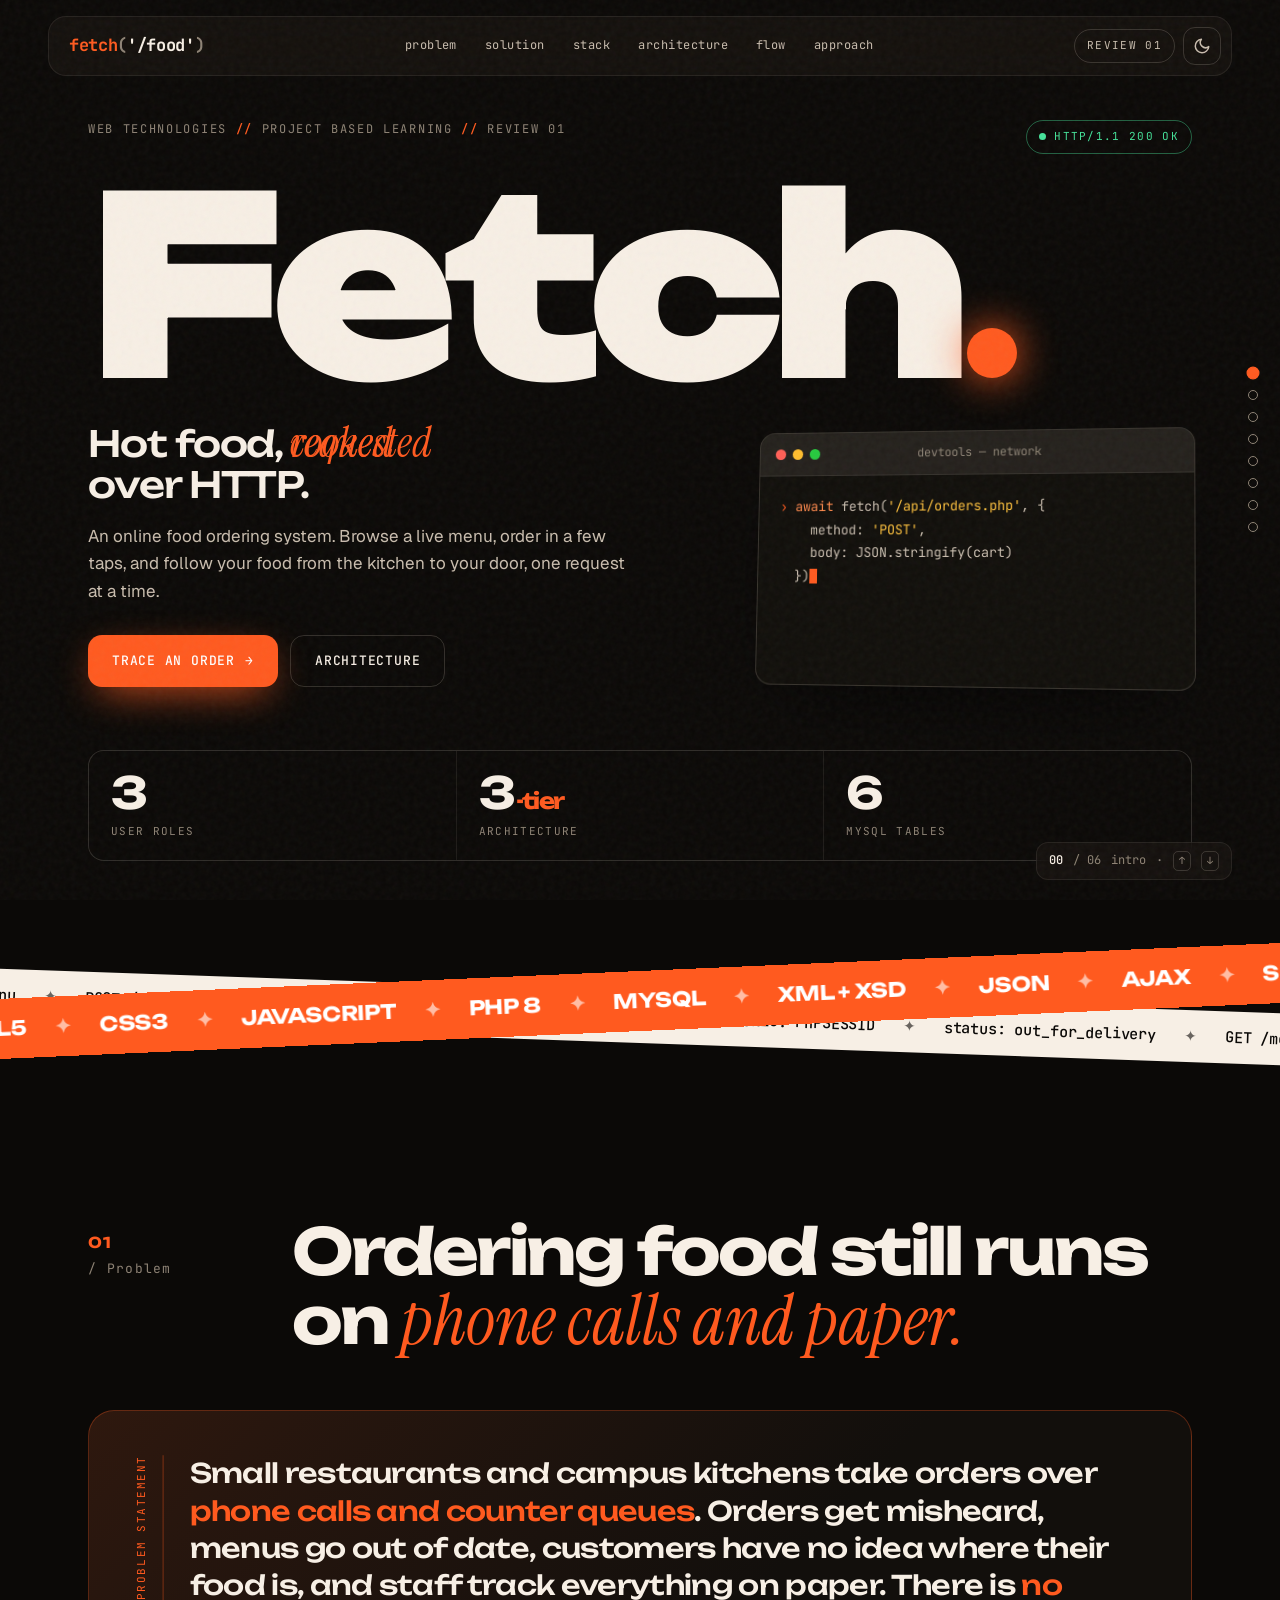
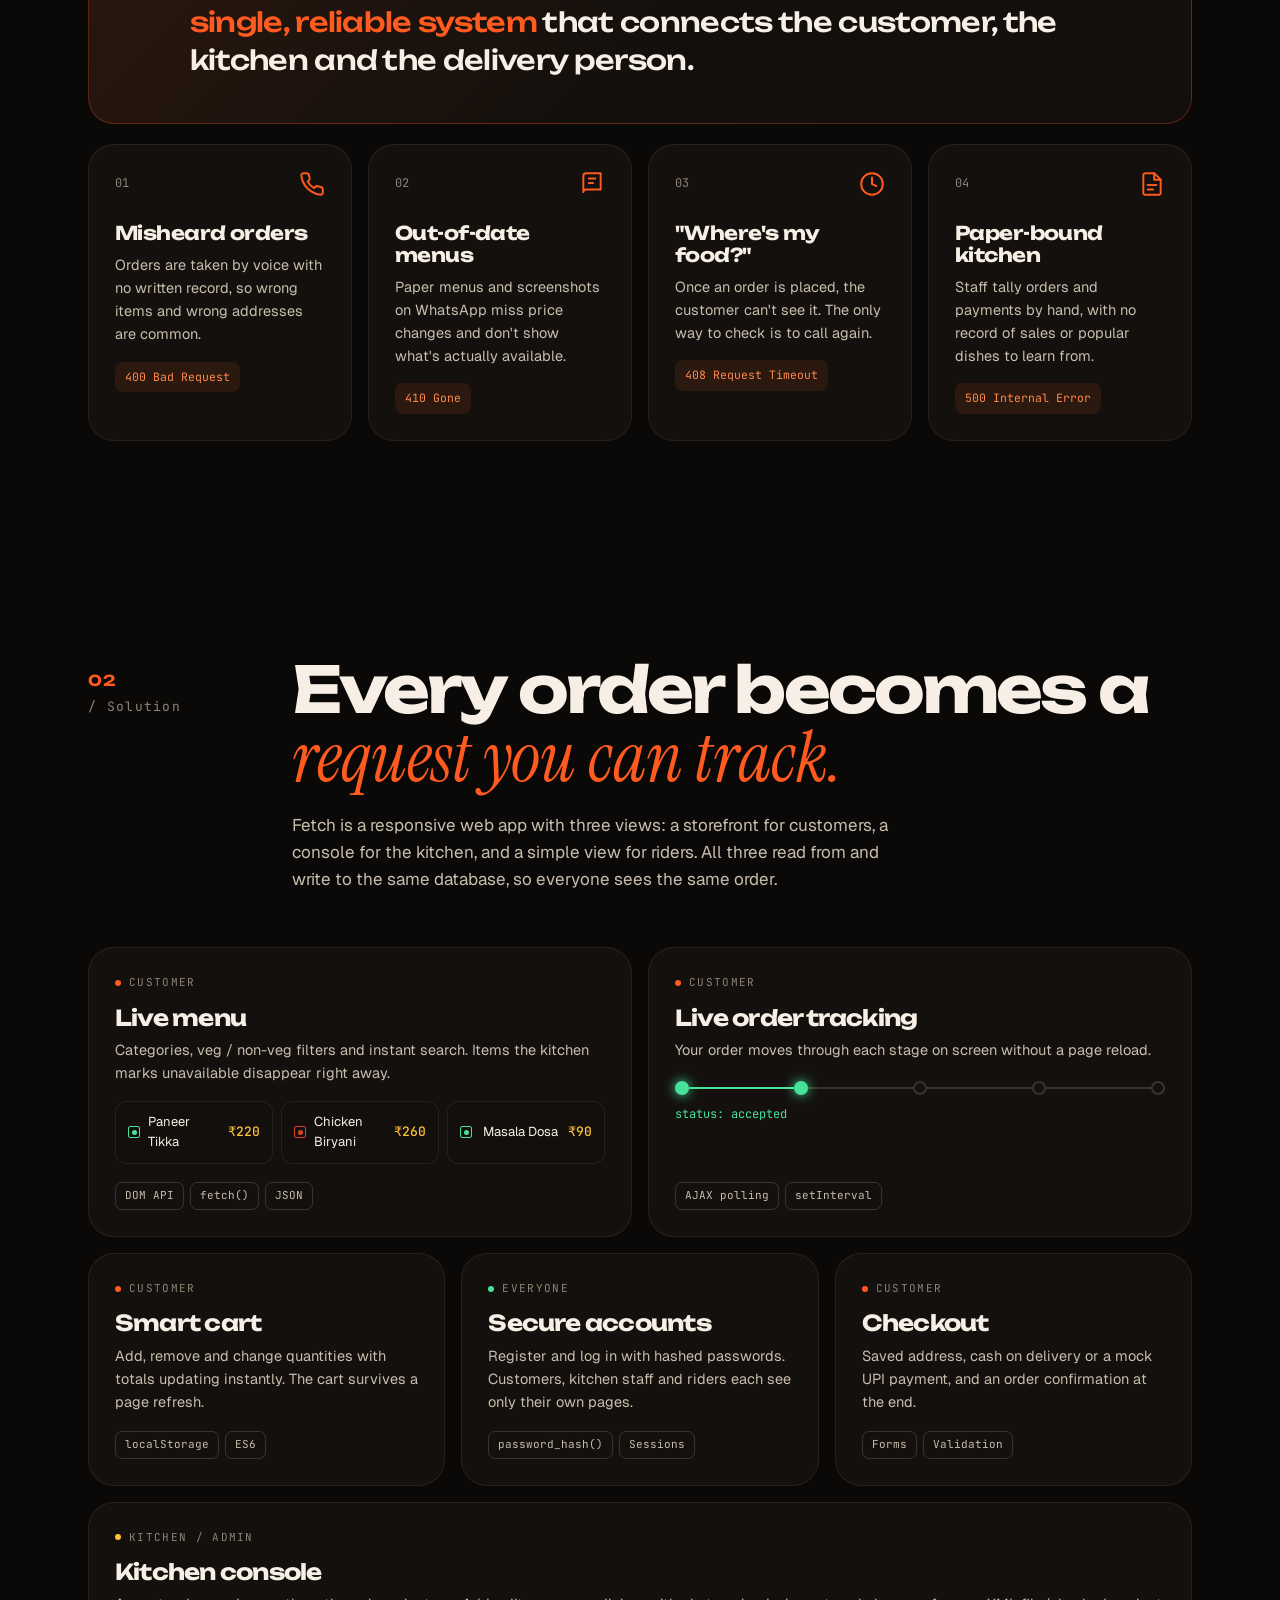
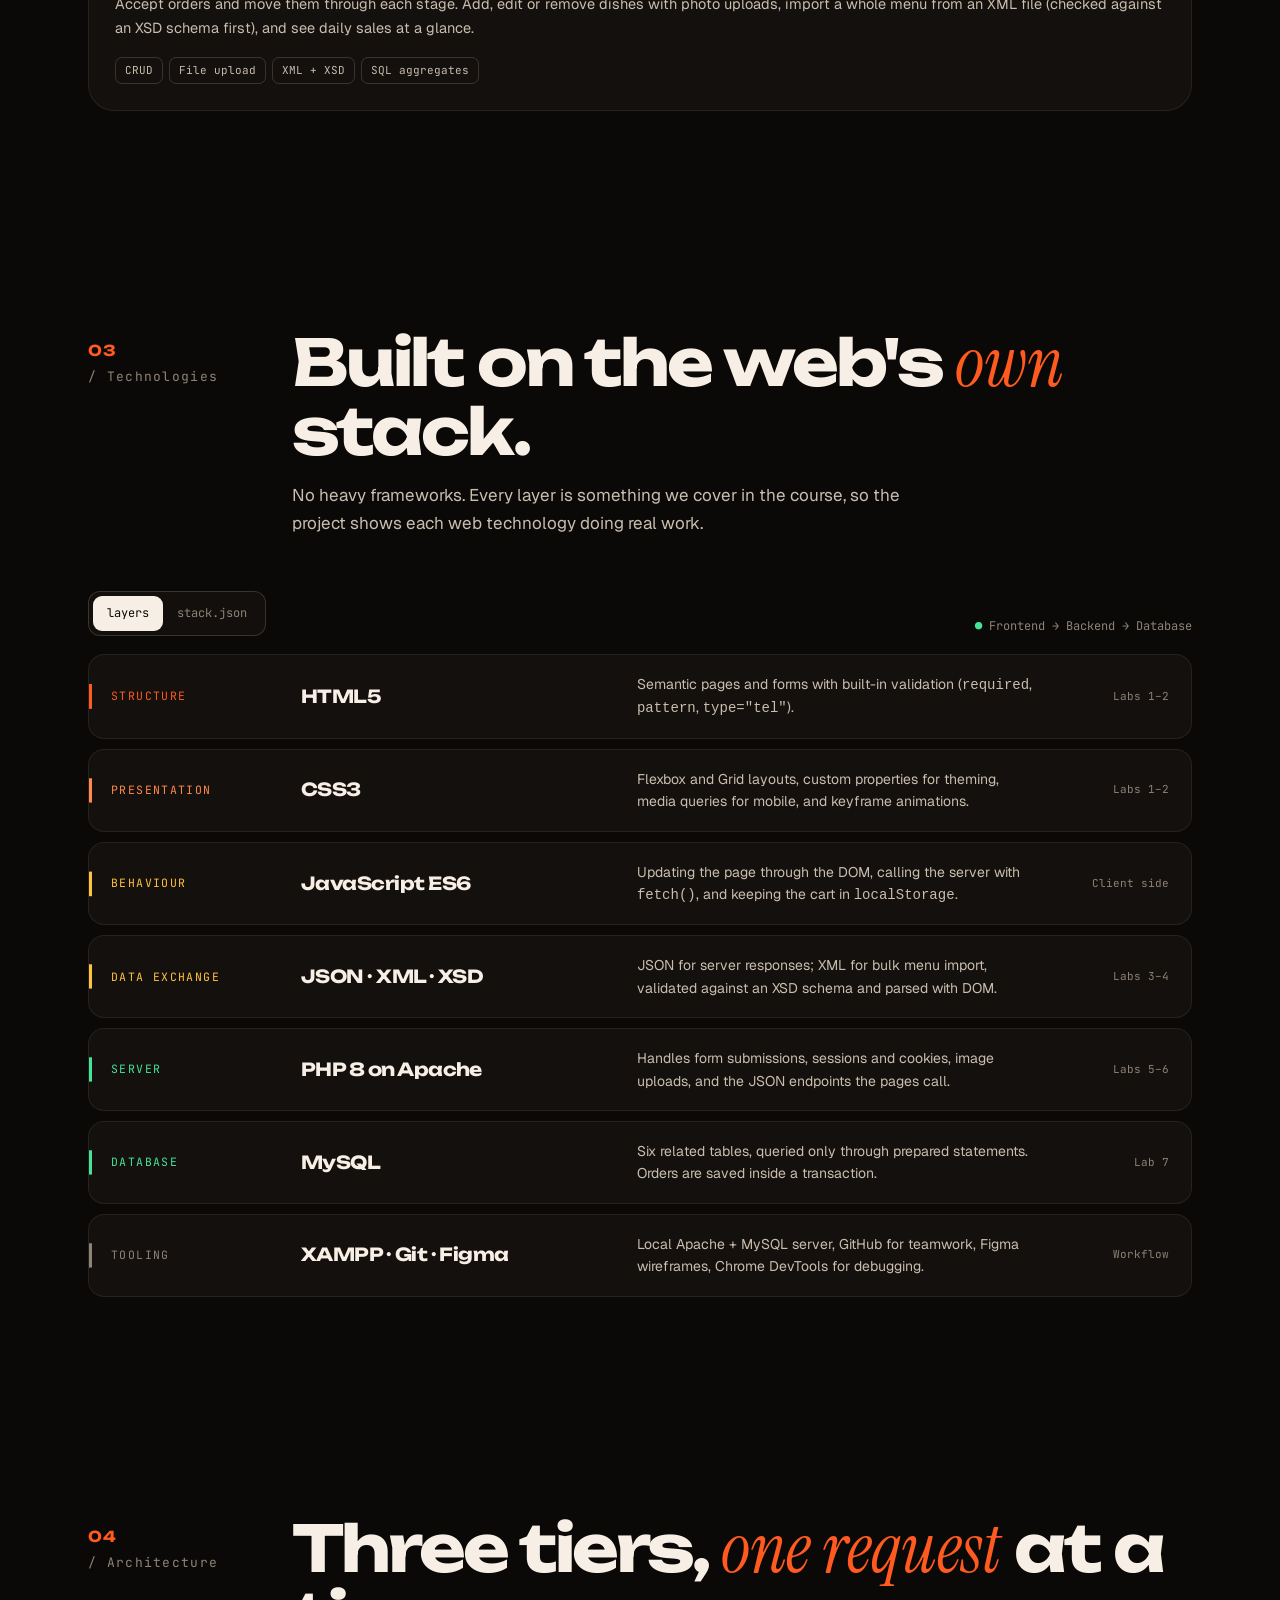
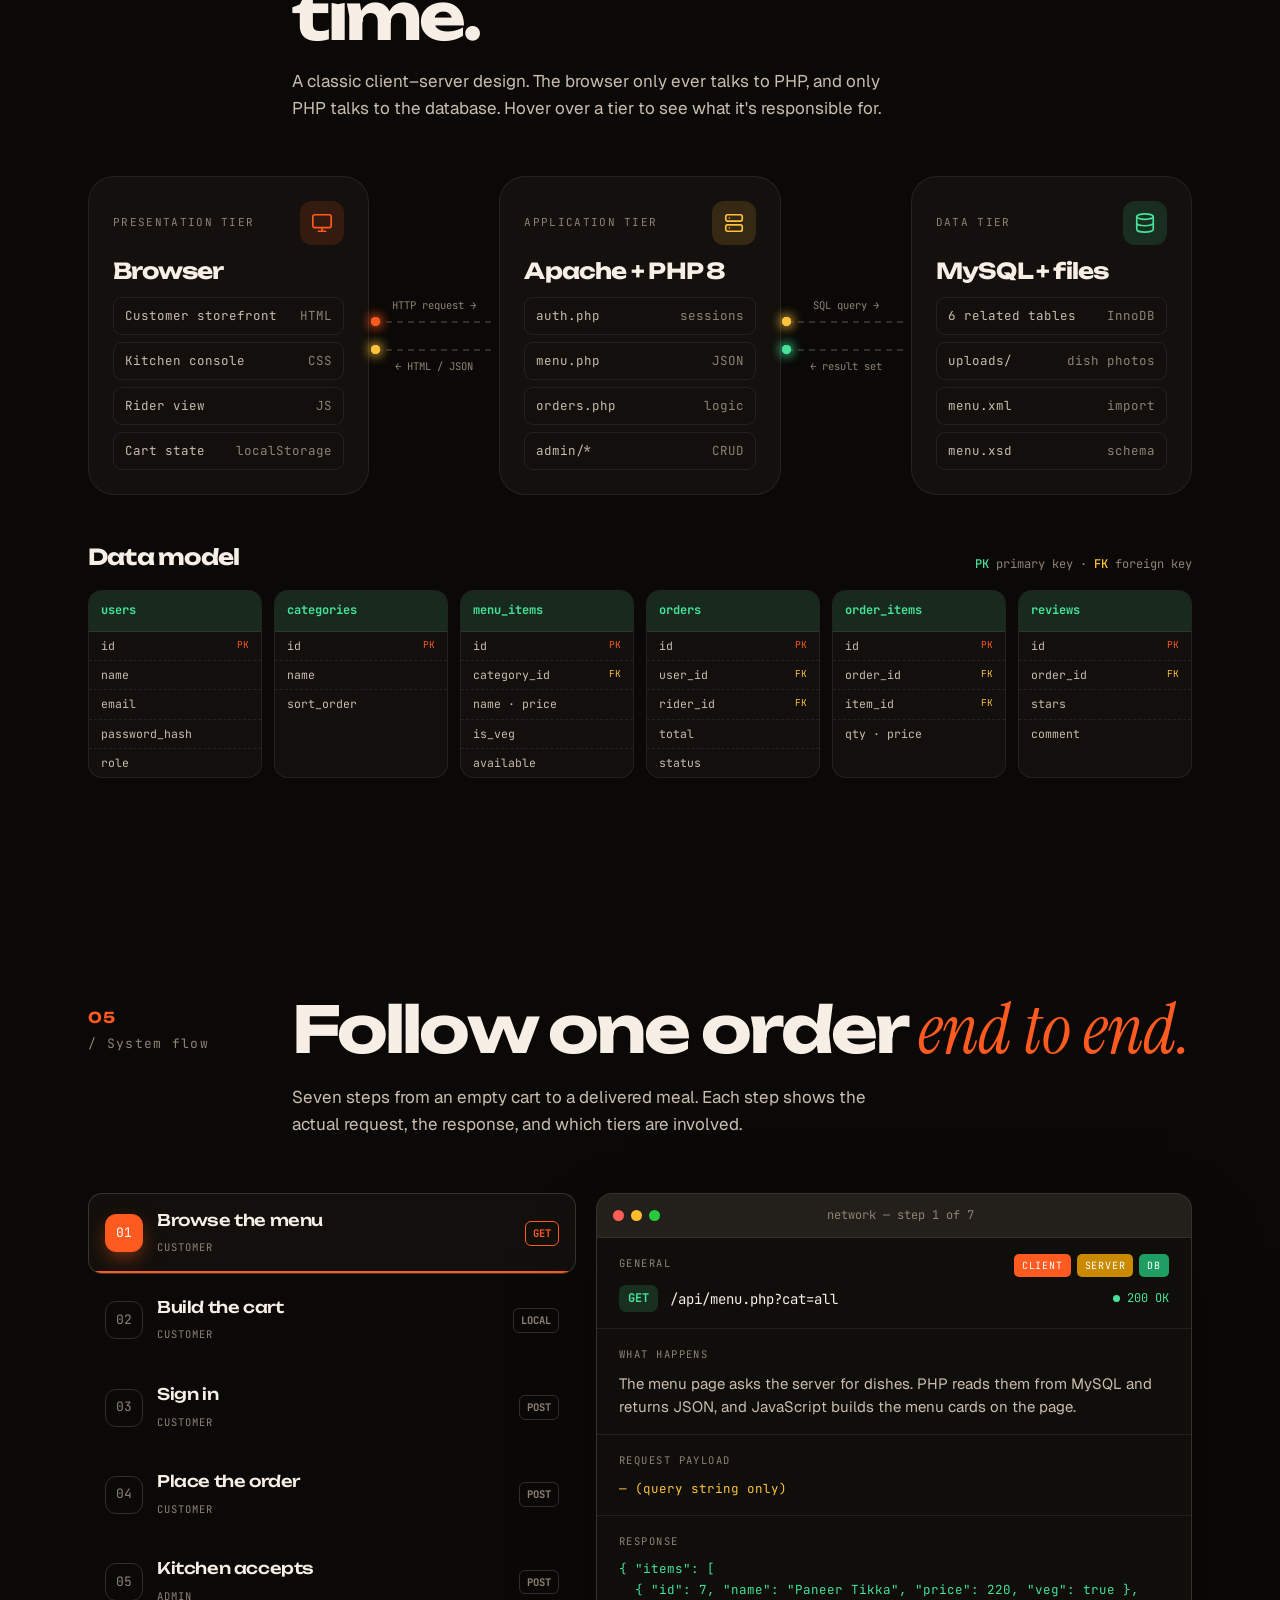
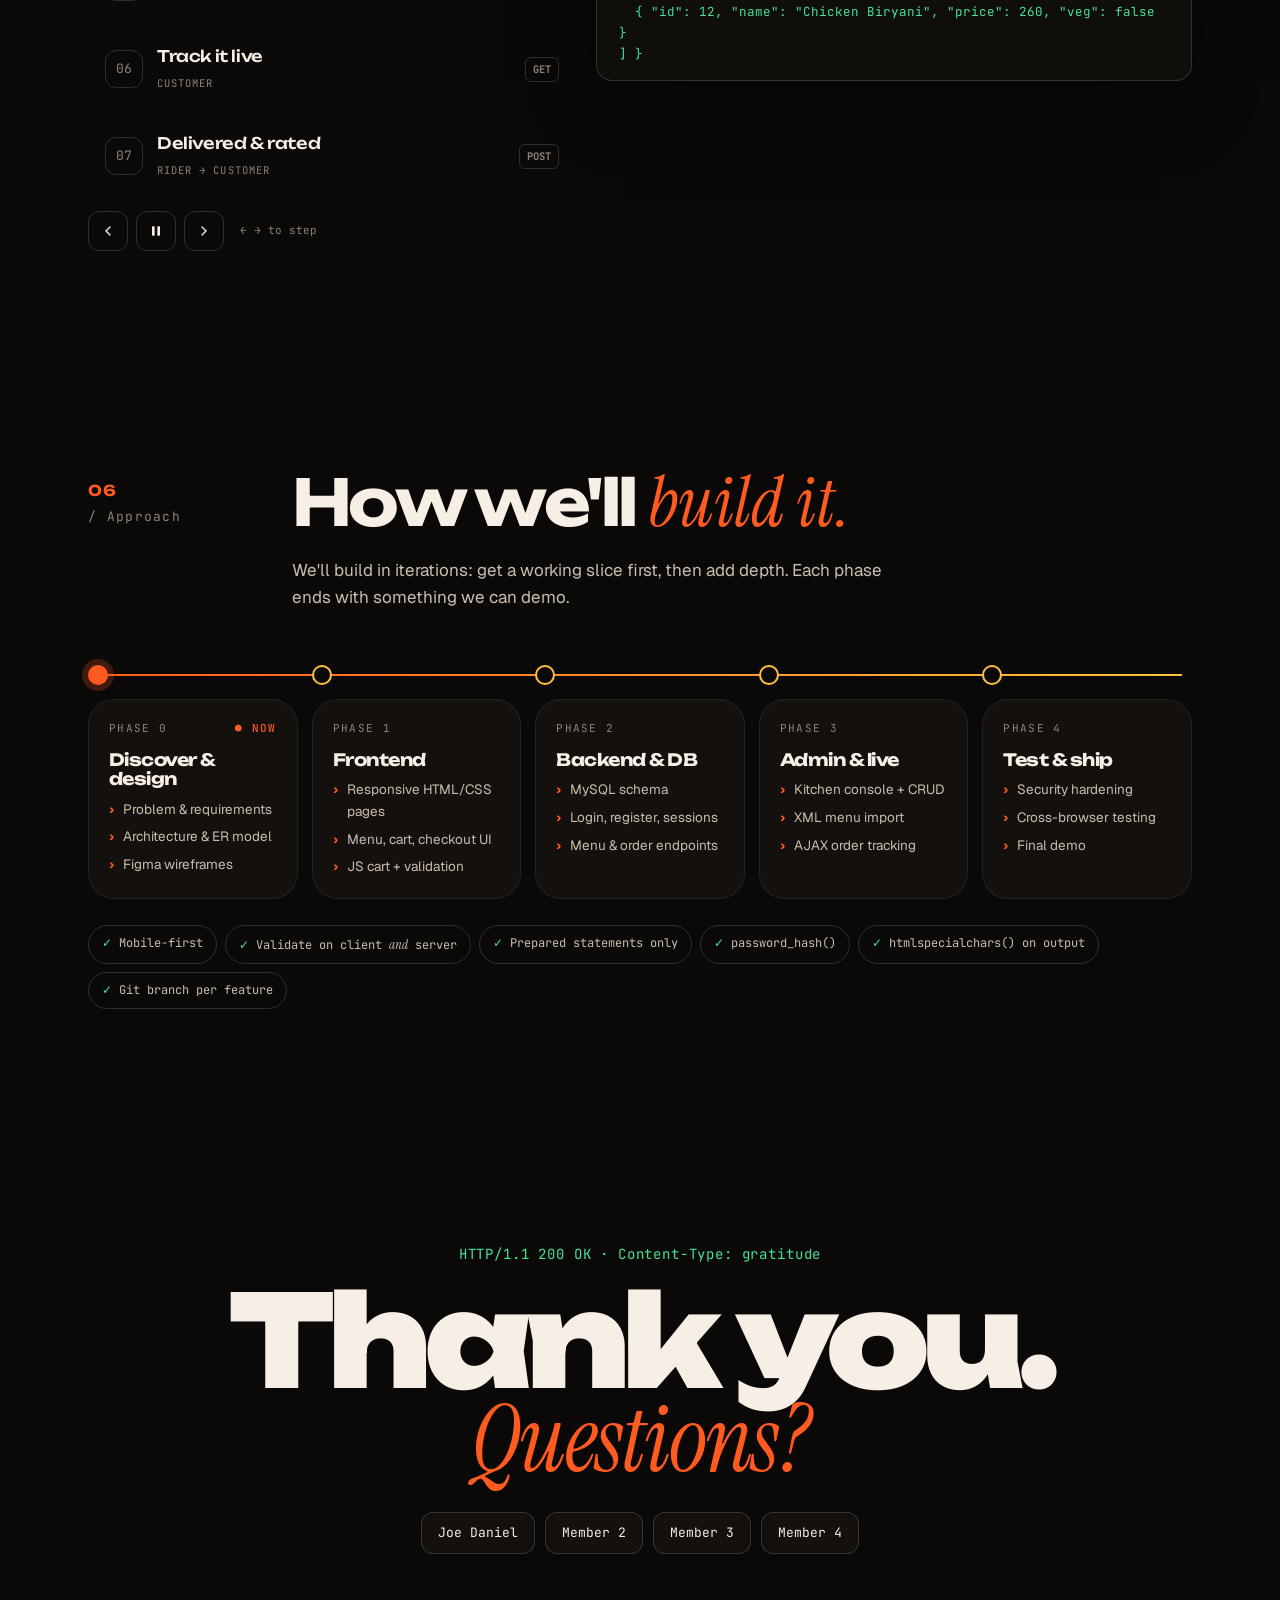
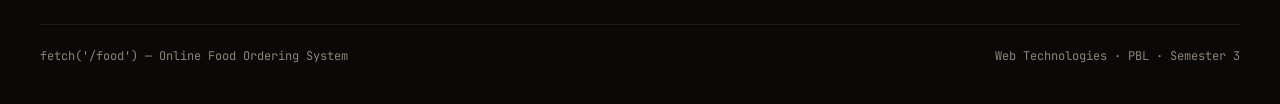
==== index.html @ 3940f9fc "Fetch — online food ordering system (Web Technologies PBL) Review 1 presentation page plus the full " ====
<!DOCTYPE html>
<html lang="en" data-theme="dark">
<head>
<meta charset="UTF-8">
<meta name="viewport" content="width=device-width, initial-scale=1.0">
<title>Fetch — Online Food Ordering</title>
<meta name="description" content="Fetch — an online food ordering system. Web Technologies PBL, Review 01.">
<link rel="preconnect" href="https://fonts.googleapis.com">
<link rel="preconnect" href="https://fonts.gstatic.com" crossorigin>
<link href="https://fonts.googleapis.com/css2?family=Unbounded:wght@500;700;900&family=Instrument+Serif:ital@0;1&family=Geist:wght@300;400;500;600&family=JetBrains+Mono:wght@400;500;700&display=swap" rel="stylesheet">
<link rel="icon" href="data:image/svg+xml,%3Csvg xmlns='http://www.w3.org/2000/svg' viewBox='0 0 32 32'%3E%3Crect width='32' height='32' rx='8' fill='%230b0907'/%3E%3Ctext x='6' y='23' font-family='monospace' font-weight='700' font-size='18' fill='%23fff'%3Ef%3C/text%3E%3Ccircle cx='23' cy='21' r='3.2' fill='%23ff5a1f'/%3E%3C/svg%3E">
<style>
/* ==========================================================================
   FETCH — "Kitchen Terminal" design language.
   Warm near-black, like a kitchen pass at night. Three signal colours, one job each:
     ember    identity + the thing to press
     saffron  data — strings, payloads, highlights
     basil    status — 200 OK, live, done
   Everything else is ink on dark.
   ========================================================================== */
:root {
  --bg: #0b0907;
  --bg-1: #120f0c;
  --bg-2: #1a1612;
  --bg-3: #241f19;
  --line: rgba(255, 238, 220, 0.08);
  --line-2: rgba(255, 238, 220, 0.16);
  --ink: #f7efe5;
  --ink-2: #c9bdae;
  --muted: #8e8375;

  --ember: #ff5a1f;
  --ember-2: #ff8a4c;
  --saffron: #ffc23d;
  --basil: #45e39a;
  --glass: rgba(26, 22, 18, 0.62);
  --shadow: 0 30px 80px -30px rgba(0, 0, 0, 0.8);
  --grid: rgba(255, 138, 76, 0.055);

  --f-display: 'Unbounded', 'Arial Black', sans-serif;
  --f-serif: 'Instrument Serif', Georgia, serif;
  --f-body: 'Geist', system-ui, sans-serif;
  --f-mono: 'JetBrains Mono', ui-monospace, monospace;

  --r: 16px;
  --r-lg: 26px;
  --gutter: clamp(16px, 4.5vw, 48px);
  --maxw: 1200px;
  color-scheme: dark;
}
:root[data-theme="light"] {
  --bg: #f6efe4;
  --bg-1: #efe6d8;
  --bg-2: #fffaf2;
  --bg-3: #e8dccb;
  --line: rgba(40, 24, 10, 0.1);
  --line-2: rgba(40, 24, 10, 0.2);
  --ink: #1b130c;
  --ink-2: #4a3c2f;
  --muted: #7c6c5b;
  --ember: #e2470f;
  --ember-2: #c9400d;
  --saffron: #a86a00;
  --basil: #108a55;
  --glass: rgba(255, 250, 242, 0.75);
  --shadow: 0 30px 70px -35px rgba(80, 40, 10, 0.35);
  --grid: rgba(226, 71, 15, 0.07);
  color-scheme: light;
}

*, *::before, *::after { box-sizing: border-box; margin: 0; padding: 0; }
html { scroll-behavior: smooth; overflow-x: clip; background: var(--bg); }
body {
  background: var(--bg);
  color: var(--ink);
  font-family: var(--f-body);
  font-size: 16px;
  line-height: 1.6;
  -webkit-font-smoothing: antialiased;
  overflow-x: clip;
  transition: background-color .4s ease, color .4s ease;
}
::selection { background: var(--ember); color: #fff; }
a { color: inherit; text-decoration: none; }
button { font: inherit; color: inherit; background: none; border: 0; cursor: pointer; }
:focus-visible { outline: 2px solid var(--saffron); outline-offset: 3px; border-radius: 6px; }
em { font-family: var(--f-serif); font-style: italic; font-weight: 400; color: var(--ember); letter-spacing: 0; }

/* ---------- ambient layers ---------- */
.grid-bg {
  position: fixed; inset: 0; z-index: -2; pointer-events: none;
  background-image: linear-gradient(var(--grid) 1px, transparent 1px), linear-gradient(90deg, var(--grid) 1px, transparent 1px);
  background-size: 56px 56px;
  mask-image: radial-gradient(ellipse 90% 70% at 50% 30%, #000 40%, transparent 100%);
}
.spot {
  position: fixed; inset: 0; z-index: -1; pointer-events: none;
  background: radial-gradient(600px circle at var(--mx, 50%) var(--my, 20%), rgba(255, 90, 31, 0.07), transparent 60%);
}
.noise {
  position: fixed; inset: 0; z-index: 90; pointer-events: none; opacity: .045;
  background: url("data:image/svg+xml,%3Csvg viewBox='0 0 200 200' xmlns='http://www.w3.org/2000/svg'%3E%3Cfilter id='n'%3E%3CfeTurbulence type='fractalNoise' baseFrequency='0.8' numOctaves='3' stitchTiles='stitch'/%3E%3C/filter%3E%3Crect width='100%25' height='100%25' filter='url(%23n)'/%3E%3C/svg%3E");
}
#progress {
  position: fixed; top: 0; left: 0; height: 3px; width: 100%; z-index: 100;
  transform-origin: 0 50%; transform: scaleX(0);
  background: linear-gradient(90deg, var(--ember), var(--saffron));
  box-shadow: 0 0 14px var(--ember);
}

.wrap { max-width: var(--maxw); margin: 0 auto; padding: 0 var(--gutter); }

/* ---------- nav ---------- */
.nav {
  position: fixed; top: 16px; left: 50%; transform: translateX(-50%); z-index: 80;
  width: min(calc(100% - 2 * var(--gutter)), var(--maxw));
  display: flex; align-items: center; justify-content: space-between; gap: 16px;
  padding: 10px 10px 10px 20px;
  background: var(--glass);
  backdrop-filter: blur(18px) saturate(140%); -webkit-backdrop-filter: blur(18px) saturate(140%);
  border: 1px solid var(--line); border-radius: 18px;
  transition: top .35s ease, border-color .35s ease;
}
.nav.is-scrolled { top: 10px; border-color: var(--line-2); }
.logo { font-family: var(--f-mono); font-weight: 700; font-size: 17px; letter-spacing: -.02em; display: flex; align-items: center; }
.logo b { color: var(--ember); font-weight: 700; }
.logo i { font-style: normal; color: var(--muted); }
.nav__links { display: flex; gap: 4px; }
.nav__links a {
  font-family: var(--f-mono); font-size: 12px; letter-spacing: .04em; color: var(--ink-2);
  padding: 8px 12px; border-radius: 10px; transition: color .2s, background .2s;
}
.nav__links a:hover, .nav__links a.is-active { color: var(--ink); background: var(--line); }
.nav__links a.is-active::before { content: '● '; color: var(--ember); font-size: 9px; vertical-align: 2px; }
.nav__right { display: flex; gap: 8px; align-items: center; }
.chip {
  display: inline-flex; align-items: center; gap: 8px;
  font-family: var(--f-mono); font-size: 11px; letter-spacing: .12em; text-transform: uppercase;
  padding: 7px 12px; border-radius: 999px; border: 1px solid var(--line-2); color: var(--ink-2);
  white-space: nowrap;
}
.chip--live { color: var(--basil); border-color: color-mix(in srgb, var(--basil) 40%, transparent); }
.chip--live .dot { width: 7px; height: 7px; border-radius: 50%; background: var(--basil); box-shadow: 0 0 0 0 var(--basil); animation: ping 1.8s infinite; }
@keyframes ping { 0% { box-shadow: 0 0 0 0 color-mix(in srgb, var(--basil) 70%, transparent); } 100% { box-shadow: 0 0 0 10px transparent; } }
.theme-btn {
  width: 38px; height: 38px; border-radius: 12px; border: 1px solid var(--line-2);
  display: grid; place-items: center; color: var(--ink-2); transition: color .2s, transform .3s;
}
.theme-btn:hover { color: var(--ember); transform: rotate(20deg); }
.theme-btn svg { width: 18px; height: 18px; }
.theme-btn .sun { display: none; }
:root[data-theme="light"] .theme-btn .sun { display: block; }
:root[data-theme="light"] .theme-btn .moon { display: none; }

/* ---------- hero ---------- */
.hero { min-height: 100svh; display: flex; flex-direction: column; justify-content: center; padding-top: 120px; padding-bottom: 60px; position: relative; }
.hero::before, .hero::after {
  content: ''; position: absolute; z-index: -1; border-radius: 50%; filter: blur(90px); pointer-events: none;
}
.hero::before { width: 520px; height: 520px; right: -120px; top: 12%; background: var(--ember); opacity: .16; animation: drift 14s ease-in-out infinite alternate; }
.hero::after { width: 380px; height: 380px; left: -140px; bottom: 5%; background: var(--saffron); opacity: .08; animation: drift 18s ease-in-out infinite alternate-reverse; }
@keyframes drift { to { transform: translate(-60px, 40px) scale(1.15); } }
.hero__top { display: flex; justify-content: space-between; gap: 12px; flex-wrap: wrap; margin-bottom: 28px; }
.tag { font-family: var(--f-mono); font-size: 12px; letter-spacing: .14em; text-transform: uppercase; color: var(--muted); }
.tag b { color: var(--ember); font-weight: 500; }
.hero__grid { display: grid; grid-template-columns: 1.15fr .85fr; gap: clamp(28px, 5vw, 64px); align-items: end; }
.title {
  margin-bottom: clamp(20px, 3vw, 34px);
  font-family: var(--f-display); font-weight: 900; line-height: .82; letter-spacing: -.06em;
  font-size: clamp(60px, 21vw, 250px); display: flex; align-items: baseline;
}
.title .ch { display: inline-block; transform: translateY(110%) rotate(8deg); opacity: 0; animation: rise .9s cubic-bezier(.2, .9, .2, 1.05) forwards; animation-delay: calc(var(--i) * 70ms + 150ms); }
.title .dotmark {
  display: inline-block; width: .2em; height: .2em; margin-left: .04em; border-radius: 50%; background: var(--ember);
  box-shadow: 0 0 40px var(--ember); transform: scale(0); animation: pop .6s cubic-bezier(.3, 1.6, .5, 1) .75s forwards, glow 2.6s ease-in-out 1.4s infinite;
}
@keyframes rise { to { transform: none; opacity: 1; } }
@keyframes pop { to { transform: scale(1); } }
@keyframes glow { 50% { box-shadow: 0 0 70px 6px var(--ember); } }
.hero__line { font-family: var(--f-display); font-weight: 500; font-size: clamp(22px, 3vw, 36px); letter-spacing: -.03em; margin-top: 0; line-height: 1.15; }
.rotator { display: inline-grid; vertical-align: bottom; overflow: hidden; height: 1.2em; }
.rotator span { grid-area: 1 / 1; font-family: var(--f-serif); font-style: italic; font-weight: 400; color: var(--ember); font-size: 1.18em; line-height: 1.02; letter-spacing: 0; transform: translateY(100%); opacity: 0; transition: transform .6s cubic-bezier(.7, 0, .2, 1), opacity .6s; }
.rotator span.is-on { transform: none; opacity: 1; }
.rotator span.is-off { transform: translateY(-100%); opacity: 0; }
.hero__sub { color: var(--ink-2); max-width: 540px; margin-top: 18px; font-size: 17px; }
.cta { display: flex; gap: 12px; margin-top: 30px; flex-wrap: wrap; }
.btn {
  display: inline-flex; align-items: center; gap: 10px; min-height: 52px; padding: 0 24px; border-radius: 14px;
  font-family: var(--f-mono); font-size: 13px; font-weight: 500; letter-spacing: .06em; text-transform: uppercase;
  transition: transform .25s cubic-bezier(.25, .46, .45, .94), background .25s, box-shadow .25s; will-change: transform;
}
.btn--primary { background: var(--ember); color: #fff; box-shadow: 0 12px 40px -12px var(--ember); }
.btn--primary:hover { box-shadow: 0 18px 50px -10px var(--ember); }
.btn--ghost { border: 1px solid var(--line-2); color: var(--ink); }
.btn--ghost:hover { background: var(--line); }
.btn .arr { transition: transform .25s; }
.btn:hover .arr { transform: translateX(4px); }

/* terminal window (shared) */
.term {
  background: color-mix(in srgb, var(--bg-1) 88%, transparent);
  border: 1px solid var(--line-2); border-radius: var(--r); overflow: hidden;
  box-shadow: var(--shadow); backdrop-filter: blur(10px);
}
.term__bar { display: flex; align-items: center; gap: 7px; padding: 12px 16px; border-bottom: 1px solid var(--line); background: var(--line); }
.term__bar i { width: 11px; height: 11px; border-radius: 50%; background: #ff5f56; }
.term__bar i:nth-child(2) { background: #ffbd2e; } .term__bar i:nth-child(3) { background: #27c93f; }
.term__bar span { margin-left: auto; margin-right: auto; font-family: var(--f-mono); font-size: 12px; color: var(--muted); padding-right: 40px; }
.term__body { padding: 20px 22px; font-family: var(--f-mono); font-size: 13.5px; line-height: 1.75; color: var(--ink-2); }
.k-prompt { color: var(--ember); } .k-str { color: var(--saffron); } .k-ok { color: var(--basil); } .k-key { color: var(--ember-2); } .k-dim { color: var(--muted); }
.caret { display: inline-block; width: 8px; height: 1.1em; background: var(--ember); vertical-align: -3px; animation: blink 1s steps(1) infinite; }
@keyframes blink { 50% { opacity: 0; } }
.hero__term { transform: perspective(1200px) rotateY(-8deg) rotateX(4deg); transition: transform .6s ease; animation: float 7s ease-in-out infinite; }
.hero__term:hover { transform: none; }
@keyframes float { 50% { translate: 0 -10px; } }
.hero__term .term__body { min-height: 212px; white-space: pre-wrap; word-break: break-word; }

.facts { display: grid; grid-template-columns: repeat(3, 1fr); gap: 1px; background: var(--line); border: 1px solid var(--line); border-radius: var(--r); overflow: hidden; margin-top: clamp(40px, 7vh, 72px); }
.fact { background: var(--bg); padding: 20px 22px; }
.fact__v { font-family: var(--f-display); font-weight: 700; font-size: clamp(30px, 4vw, 44px); letter-spacing: -.04em; line-height: 1; }
.fact__v small { color: var(--ember); font-size: .5em; margin-left: 2px; }
.fact__k { font-family: var(--f-mono); font-size: 11px; text-transform: uppercase; letter-spacing: .12em; color: var(--muted); margin-top: 8px; }

/* ---------- tapes ---------- */
.tapes { position: relative; height: 150px; margin: 20px 0; overflow: hidden; }
.tape { position: absolute; left: -5%; width: 110%; padding: 14px 0; overflow: hidden; display: flex; }
.tape--a { top: 30px; background: var(--ember); color: #fff; transform: rotate(-2.5deg); z-index: 2; }
.tape--b { top: 50px; background: var(--ink); color: var(--bg); transform: rotate(2deg); }
.tape__track { display: flex; flex: none; gap: 28px; padding-right: 28px; animation: marquee 32s linear infinite; font-family: var(--f-display); font-weight: 700; font-size: 20px; letter-spacing: -.01em; text-transform: uppercase; white-space: nowrap; }
.tape--b .tape__track { animation-direction: reverse; font-family: var(--f-mono); font-weight: 500; font-size: 15px; text-transform: none; }
.tape__track span::after { content: '✦'; margin-left: 28px; opacity: .6; }
@keyframes marquee { to { transform: translateX(-100%); } }

/* ---------- sections ---------- */
section.s { padding: clamp(80px, 12vh, 130px) 0; position: relative; scroll-margin-top: 0; }
.s__head { display: grid; grid-template-columns: 180px 1fr; gap: 24px; margin-bottom: clamp(36px, 6vh, 60px); align-items: start; }
.s__idx { font-family: var(--f-mono); font-size: 13px; color: var(--muted); letter-spacing: .1em; padding-top: 12px; }
.s__idx b { display: block; font-family: var(--f-display); font-size: 15px; color: var(--ember); font-weight: 700; margin-bottom: 4px; }
.s__title { font-family: var(--f-display); font-weight: 700; font-size: clamp(32px, 5vw, 64px); line-height: 1.02; letter-spacing: -.045em; max-width: 16ch; }
.s__title em { font-size: 1.1em; }
.s__lede { color: var(--ink-2); max-width: 620px; margin-top: 18px; font-size: 17px; }

.reveal { opacity: 0; transform: translateY(34px); transition: opacity .9s ease, transform .9s cubic-bezier(.2, .8, .2, 1); transition-delay: calc(var(--d, 0) * 90ms); }
.reveal.in { opacity: 1; transform: none; }

/* card with cursor-follow glow */
.card {
  position: relative; background: var(--glass); border: 1px solid var(--line); border-radius: var(--r-lg);
  padding: 26px; overflow: hidden; transition: border-color .3s, transform .4s cubic-bezier(.2, .8, .2, 1);
}
.card::before {
  content: ''; position: absolute; inset: 0; pointer-events: none; opacity: 0; transition: opacity .3s;
  background: radial-gradient(380px circle at var(--cx, 50%) var(--cy, 50%), color-mix(in srgb, var(--ember) 14%, transparent), transparent 60%);
}
.card:hover { border-color: var(--line-2); transform: translateY(-4px); }
.card:hover::before { opacity: 1; }

/* ---------- problem ---------- */
.statement {
  display: grid; grid-template-columns: auto 1fr; gap: 26px; align-items: start;
  padding: clamp(26px, 4vw, 44px); border-radius: var(--r-lg);
  background: linear-gradient(135deg, color-mix(in srgb, var(--ember) 12%, var(--bg-1)), var(--bg-1) 60%);
  border: 1px solid color-mix(in srgb, var(--ember) 30%, transparent);
  margin-bottom: 20px;
}
.statement__tag { font-family: var(--f-mono); font-size: 11px; letter-spacing: .14em; text-transform: uppercase; color: var(--ember); writing-mode: vertical-rl; transform: rotate(180deg); border-left: 1px solid color-mix(in srgb, var(--ember) 40%, transparent); padding-left: 12px; }
.statement p { font-family: var(--f-display); font-weight: 500; font-size: clamp(18px, 2.2vw, 27px); line-height: 1.38; letter-spacing: -.025em; }
.statement mark { background: none; color: var(--ember); }
.pains { display: grid; grid-template-columns: repeat(4, 1fr); gap: 16px; }
.pain__n { font-family: var(--f-mono); font-size: 12px; color: var(--muted); display: flex; justify-content: space-between; align-items: center; }
.pain__n svg { width: 26px; height: 26px; color: var(--ember); }
.pain h3 { font-family: var(--f-display); font-weight: 700; font-size: 19px; letter-spacing: -.03em; margin: 26px 0 8px; line-height: 1.15; }
.pain p { color: var(--ink-2); font-size: 14.5px; }
.pain .err { margin-top: 16px; font-family: var(--f-mono); font-size: 11.5px; color: var(--ember-2); padding: 6px 10px; border-radius: 8px; background: color-mix(in srgb, var(--ember) 10%, transparent); display: inline-block; }

/* ---------- solution bento ---------- */
.bento { display: grid; grid-template-columns: repeat(6, 1fr); gap: 16px; }
.bento .card { display: flex; flex-direction: column; min-height: 230px; }
.b-wide { grid-column: span 3; } .b-mid { grid-column: span 2; } .b-full { grid-column: span 6; }
.feat__role { font-family: var(--f-mono); font-size: 11px; letter-spacing: .12em; text-transform: uppercase; color: var(--muted); display: flex; gap: 8px; align-items: center; }
.feat__role i { width: 6px; height: 6px; border-radius: 50%; background: var(--ember); }
.feat__role.r-admin i { background: var(--saffron); } .feat__role.r-all i { background: var(--basil); }
.feat h3 { font-family: var(--f-display); font-weight: 700; font-size: 22px; letter-spacing: -.035em; margin: 14px 0 8px; line-height: 1.1; }
.feat p { color: var(--ink-2); font-size: 14.5px; }
.feat .tech { margin-top: auto; padding-top: 18px; display: flex; gap: 6px; flex-wrap: wrap; }
.tech span { font-family: var(--f-mono); font-size: 11px; padding: 4px 9px; border-radius: 7px; border: 1px solid var(--line-2); color: var(--ink-2); }
/* mini visuals inside bento */
.mini-menu { display: flex; gap: 8px; margin-top: 16px; flex-wrap: wrap; }
.mini-menu div { flex: 1 1 110px; border: 1px solid var(--line); border-radius: 12px; padding: 10px 12px; background: var(--bg-1); font-size: 13px; display: flex; justify-content: space-between; align-items: center; gap: 8px; transition: transform .3s; }
.mini-menu div:hover { transform: translateY(-3px); }
.mini-menu b { font-family: var(--f-mono); font-weight: 500; color: var(--saffron); }
.veg { width: 12px; height: 12px; border: 1.5px solid var(--basil); border-radius: 2px; display: inline-grid; place-items: center; flex: none; }
.veg::after { content: ''; width: 5px; height: 5px; border-radius: 50%; background: var(--basil); }
.veg.nv { border-color: #d9412b; } .veg.nv::after { background: #d9412b; }
.track-mini { display: flex; align-items: center; margin-top: 20px; }
.track-mini .st { width: 14px; height: 14px; border-radius: 50%; border: 2px solid var(--line-2); flex: none; position: relative; transition: all .4s; }
.track-mini .bar { flex: 1; height: 2px; background: var(--line-2); position: relative; overflow: hidden; }
.track-mini .bar::after { content: ''; position: absolute; inset: 0; background: var(--basil); transform: scaleX(0); transform-origin: left; transition: transform .5s ease; }
.track-mini .st.on { border-color: var(--basil); background: var(--basil); box-shadow: 0 0 12px var(--basil); }
.track-mini .bar.on::after { transform: scaleX(1); }
.track-lbl { font-family: var(--f-mono); font-size: 12px; color: var(--basil); margin-top: 10px; min-height: 1.4em; }

/* ---------- stack ---------- */
.stack-top { display: flex; justify-content: space-between; align-items: end; gap: 16px; flex-wrap: wrap; margin-bottom: 18px; }
.seg { display: inline-flex; padding: 4px; border-radius: 12px; border: 1px solid var(--line-2); background: var(--bg-1); }
.seg button { font-family: var(--f-mono); font-size: 12px; padding: 8px 14px; border-radius: 9px; color: var(--muted); transition: all .25s; }
.seg button.is-on { background: var(--ink); color: var(--bg); }
.stack-note { font-family: var(--f-mono); font-size: 12px; color: var(--muted); }
.stack-note b { color: var(--basil); font-weight: 500; }
.layers { display: grid; gap: 10px; }
.layer {
  display: grid; grid-template-columns: 170px 1.1fr 1.4fr 110px; gap: 20px; align-items: center;
  padding: 18px 22px; border-radius: 16px; border: 1px solid var(--line); background: var(--glass);
  position: relative; overflow: hidden; transition: transform .35s cubic-bezier(.2, .8, .2, 1), border-color .3s;
}
.layer::before { content: ''; position: absolute; left: 0; top: 0; bottom: 0; width: 3px; background: var(--c, var(--ember)); transform: scaleY(.3); transition: transform .35s; }
.layer:hover { transform: translateX(8px); border-color: var(--line-2); }
.layer:hover::before { transform: scaleY(1); }
.layer__name { font-family: var(--f-mono); font-size: 11.5px; letter-spacing: .12em; text-transform: uppercase; color: var(--c, var(--ember)); }
.layer__tech { font-family: var(--f-display); font-weight: 700; font-size: 18px; letter-spacing: -.03em; line-height: 1.2; }
.layer__use { color: var(--ink-2); font-size: 14px; }
.layer__lab { font-family: var(--f-mono); font-size: 11px; color: var(--muted); text-align: right; }
.stack-json { display: none; }
.stack-json.is-on { display: block; animation: fadeUp .5s ease; }
.layers.is-off { display: none; }
@keyframes fadeUp { from { opacity: 0; transform: translateY(12px); } }
.stack-json pre { font-family: var(--f-mono); font-size: 13.5px; line-height: 1.8; overflow-x: auto; }

/* ---------- architecture ---------- */
.arch { display: grid; grid-template-columns: 1fr 130px 1fr 130px 1fr; align-items: stretch; }
.tier { padding: 24px; display: flex; flex-direction: column; gap: 14px; }
.tier__top { display: flex; justify-content: space-between; align-items: center; }
.tier__lvl { font-family: var(--f-mono); font-size: 11px; letter-spacing: .12em; text-transform: uppercase; color: var(--muted); }
.tier__ico { width: 44px; height: 44px; border-radius: 12px; display: grid; place-items: center; background: color-mix(in srgb, var(--tc) 14%, transparent); color: var(--tc); }
.tier__ico svg { width: 22px; height: 22px; }
.tier h3 { font-family: var(--f-display); font-weight: 700; font-size: 22px; letter-spacing: -.035em; line-height: 1.1; }
.tier ul { list-style: none; display: grid; gap: 7px; }
.tier li { font-family: var(--f-mono); font-size: 12.5px; color: var(--ink-2); padding: 8px 11px; border-radius: 9px; background: var(--bg-1); border: 1px solid var(--line); display: flex; justify-content: space-between; gap: 8px; }
.tier li span { color: var(--muted); }
.tier.lit { border-color: color-mix(in srgb, var(--tc) 60%, transparent); box-shadow: 0 0 0 1px color-mix(in srgb, var(--tc) 30%, transparent), 0 20px 60px -30px var(--tc); }
.t-client { --tc: var(--ember); } .t-server { --tc: var(--saffron); } .t-data { --tc: var(--basil); }
.wire { display: flex; flex-direction: column; justify-content: center; gap: 26px; padding: 0 6px; }
.wire__row { position: relative; }
.wire__lbl { font-family: var(--f-mono); font-size: 10.5px; color: var(--muted); text-align: center; margin-bottom: 7px; white-space: nowrap; }
.wire__row:last-child .wire__lbl { margin: 7px 0 0; }
.track { position: relative; height: 2px; background: repeating-linear-gradient(90deg, var(--line-2) 0 6px, transparent 6px 11px); }
.pkt { position: absolute; top: 50%; width: 9px; height: 9px; margin: -4.5px 0 0 -4.5px; border-radius: 50%; background: var(--pc); box-shadow: 0 0 12px var(--pc); animation: goR 2.6s linear infinite; animation-delay: var(--dl, 0s); }
.track.rev .pkt { animation-name: goL; }
@keyframes goR { from { left: 0; opacity: 0; } 10%, 90% { opacity: 1; } to { left: 100%; opacity: 0; } }
@keyframes goL { from { left: 100%; opacity: 0; } 10%, 90% { opacity: 1; } to { left: 0; opacity: 0; } }
.schema-h { display: flex; justify-content: space-between; align-items: end; margin: 44px 0 16px; gap: 12px; flex-wrap: wrap; }
.schema-h h3 { font-family: var(--f-display); font-weight: 700; font-size: 22px; letter-spacing: -.035em; }
.schema { display: grid; grid-template-columns: repeat(6, 1fr); gap: 12px; }
.tbl { border: 1px solid var(--line); border-radius: 14px; overflow: hidden; background: var(--bg-1); font-family: var(--f-mono); font-size: 11.5px; transition: border-color .3s, transform .3s; }
.tbl:hover { border-color: var(--basil); transform: translateY(-3px); }
.tbl h4 { font-weight: 700; font-size: 12px; padding: 10px 12px; background: color-mix(in srgb, var(--basil) 12%, transparent); color: var(--basil); border-bottom: 1px solid var(--line); }
.tbl div { padding: 5px 12px; color: var(--ink-2); display: flex; justify-content: space-between; gap: 6px; border-bottom: 1px dashed var(--line); }
.tbl div:last-child { border: 0; }
.tbl div i { font-style: normal; font-size: 9.5px; color: var(--saffron); }
.tbl div i.pk { color: var(--ember); }

/* ---------- flow ---------- */
.flow { display: grid; grid-template-columns: .9fr 1.1fr; gap: 20px; align-items: start; }
.steps { list-style: none; display: grid; gap: 6px; }
.step {
  display: grid; grid-template-columns: 38px 1fr auto; gap: 14px; align-items: center; width: 100%; text-align: left;
  padding: 14px 16px; border-radius: 14px; border: 1px solid transparent; position: relative; overflow: hidden; transition: background .3s, border-color .3s;
}
.step:hover { background: var(--line); }
.step__n { width: 38px; height: 38px; border-radius: 11px; display: grid; place-items: center; font-family: var(--f-mono); font-size: 13px; border: 1px solid var(--line-2); color: var(--muted); transition: all .3s; }
.step__t { font-family: var(--f-display); font-weight: 500; font-size: 16px; letter-spacing: -.025em; }
.step__who { font-family: var(--f-mono); font-size: 10.5px; color: var(--muted); text-transform: uppercase; letter-spacing: .1em; }
.step__m { font-family: var(--f-mono); font-size: 10.5px; font-weight: 700; padding: 3px 7px; border-radius: 6px; color: var(--muted); border: 1px solid var(--line-2); }
.step.done .step__n { color: var(--basil); border-color: color-mix(in srgb, var(--basil) 50%, transparent); }
.step.on { background: var(--bg-1); border-color: var(--line-2); }
.step.on .step__n { background: var(--ember); border-color: var(--ember); color: #fff; box-shadow: 0 8px 24px -8px var(--ember); }
.step.on .step__m { color: var(--ember); border-color: var(--ember); }
.step__bar { position: absolute; left: 0; bottom: 0; height: 2px; width: 100%; background: var(--ember); transform: scaleX(0); transform-origin: left; }
.step.on .step__bar { animation: fill var(--dur, 4.5s) linear forwards; }
.flow.paused .step.on .step__bar { animation-play-state: paused; }
@keyframes fill { to { transform: scaleX(1); } }
.panel { position: sticky; top: 100px; }
.panel .term__body { padding: 0; }
.panel__sec { padding: 16px 22px; border-bottom: 1px solid var(--line); }
.panel__sec:last-child { border: 0; }
.panel__k { font-size: 10.5px; letter-spacing: .14em; text-transform: uppercase; color: var(--muted); margin-bottom: 8px; display: flex; justify-content: space-between; }
.reqline { display: flex; gap: 12px; align-items: center; flex-wrap: wrap; font-size: 14px; color: var(--ink); }
.meth { font-weight: 700; padding: 3px 9px; border-radius: 7px; font-size: 12px; background: color-mix(in srgb, var(--mc) 16%, transparent); color: var(--mc); }
.status { margin-left: auto; font-size: 12px; color: var(--basil); display: flex; gap: 7px; align-items: center; }
.status::before { content: ''; width: 7px; height: 7px; border-radius: 50%; background: currentColor; }
.status.muted { color: var(--muted); }
.panel pre { font-family: var(--f-mono); font-size: 12.5px; line-height: 1.7; white-space: pre-wrap; word-break: break-word; color: var(--saffron); min-height: 1.7em; }
.panel__desc { font-family: var(--f-body); font-size: 15px; color: var(--ink-2); line-height: 1.55; }
.tiers-lit { display: flex; gap: 6px; }
.tiers-lit span { font-size: 10px; padding: 2px 7px; border-radius: 5px; border: 1px solid var(--line-2); color: var(--muted); letter-spacing: .08em; transition: all .3s; }
.tiers-lit span.on { color: #fff; border-color: transparent; background: var(--tc); }
.tiers-lit .c { --tc: var(--ember); } .tiers-lit .sv { --tc: #c98a00; } .tiers-lit .d { --tc: #1f9e63; }
.flow-ctrl { display: flex; gap: 8px; margin-top: 14px; align-items: center; }
.flow-ctrl button { width: 40px; height: 40px; border-radius: 11px; border: 1px solid var(--line-2); display: grid; place-items: center; transition: background .2s; }
.flow-ctrl button:hover { background: var(--line); }
.flow-ctrl svg { width: 16px; height: 16px; }
.flow-ctrl .hint { font-family: var(--f-mono); font-size: 11px; color: var(--muted); margin-left: 8px; }
.flow-ctrl .ic-play { display: none; }
.flow.paused .flow-ctrl .ic-play { display: block; }
.flow.paused .flow-ctrl .ic-pause { display: none; }
.fade-swap { animation: fadeUp .45s ease; }

/* ---------- approach ---------- */
.phases { display: grid; grid-template-columns: repeat(5, 1fr); gap: 14px; position: relative; padding-top: 34px; }
.phases::before { content: ''; position: absolute; top: 9px; left: 10px; right: 10px; height: 2px; background: var(--line-2); }
.phases::after { content: ''; position: absolute; top: 9px; left: 10px; right: 10px; height: 2px; background: linear-gradient(90deg, var(--ember), var(--saffron)); transform: scaleX(0); transform-origin: left; transition: transform 1.8s cubic-bezier(.6, 0, .2, 1) .2s; }
.phases.in::after { transform: scaleX(1); }
.phase { position: relative; }
.phase::before { content: ''; position: absolute; top: -34px; left: 0; width: 20px; height: 20px; border-radius: 50%; background: var(--bg); border: 2px solid var(--line-2); z-index: 1; transition: border-color .4s; transition-delay: calc(var(--d) * 300ms + .3s); }
.phases.in .phase::before { border-color: var(--saffron); }
.phase.now::before { background: var(--ember); border-color: var(--ember) !important; box-shadow: 0 0 0 6px color-mix(in srgb, var(--ember) 22%, transparent); animation: ping2 2s infinite; }
@keyframes ping2 { 50% { box-shadow: 0 0 0 11px color-mix(in srgb, var(--ember) 6%, transparent); } }
.phase .card { padding: 20px; min-height: 100%; }
.phase__k { font-family: var(--f-mono); font-size: 11px; letter-spacing: .12em; text-transform: uppercase; color: var(--muted); display: flex; justify-content: space-between; }
.phase.now .phase__k b { color: var(--ember); font-weight: 500; }
.phase h3 { font-family: var(--f-display); font-weight: 700; font-size: 17px; letter-spacing: -.03em; margin: 12px 0 10px; line-height: 1.15; }
.phase ul { list-style: none; display: grid; gap: 6px; }
.phase li { font-size: 13.5px; color: var(--ink-2); padding-left: 14px; position: relative; }
.phase li::before { content: '›'; position: absolute; left: 0; color: var(--ember); font-weight: 700; }
.principles { display: flex; flex-wrap: wrap; gap: 8px; margin-top: 26px; }
.principles span { font-family: var(--f-mono); font-size: 12px; padding: 8px 13px; border-radius: 999px; border: 1px solid var(--line-2); color: var(--ink-2); transition: all .25s; }
.principles span:hover { border-color: var(--basil); color: var(--basil); }
.principles span b { color: var(--basil); font-weight: 500; }

/* ---------- close ---------- */
.close { padding: clamp(90px, 14vh, 150px) 0 40px; text-align: center; position: relative; }
.close__code { font-family: var(--f-mono); font-size: 14px; color: var(--basil); letter-spacing: .06em; }
.close h2 { font-family: var(--f-display); font-weight: 900; font-size: clamp(48px, 10vw, 140px); letter-spacing: -.06em; line-height: .9; margin: 18px 0; }
.close h2 em { display: block; font-size: .72em; letter-spacing: -.02em; }
.team { display: flex; justify-content: center; flex-wrap: wrap; gap: 10px; margin-top: 30px; }
.team span { font-family: var(--f-mono); font-size: 13px; padding: 10px 16px; border-radius: 12px; border: 1px solid var(--line-2); background: var(--glass); }
.foot { display: flex; justify-content: space-between; gap: 12px; flex-wrap: wrap; border-top: 1px solid var(--line); margin-top: 70px; padding-top: 22px; font-family: var(--f-mono); font-size: 12px; color: var(--muted); }

/* ---------- presenter HUD ---------- */
.hud { position: fixed; right: var(--gutter); bottom: 20px; z-index: 70; font-family: var(--f-mono); font-size: 12px; color: var(--muted); display: flex; gap: 10px; align-items: center; padding: 8px 12px; border-radius: 12px; background: var(--glass); border: 1px solid var(--line); backdrop-filter: blur(12px); }
.hud { transition: opacity .3s; } .hud.is-hidden { opacity: 0; pointer-events: none; }
.hud b { color: var(--ink); font-weight: 500; }
.hud kbd { font-family: inherit; font-size: 10px; border: 1px solid var(--line-2); border-radius: 5px; padding: 1px 5px; }
.dots { position: fixed; right: 22px; top: 50%; transform: translateY(-50%); z-index: 70; display: grid; gap: 12px; }
.dots a { width: 10px; height: 10px; border-radius: 50%; border: 1.5px solid var(--muted); position: relative; transition: all .3s; }
.dots a.on { background: var(--ember); border-color: var(--ember); transform: scale(1.3); }
.dots a span { position: absolute; right: 22px; top: 50%; transform: translate(6px, -50%); opacity: 0; font-family: var(--f-mono); font-size: 11px; white-space: nowrap; color: var(--ink); background: var(--bg-2); border: 1px solid var(--line-2); padding: 4px 9px; border-radius: 7px; pointer-events: none; transition: all .25s; }
.dots a:hover span { opacity: 1; transform: translate(0, -50%); }

/* click sparks */
.spark { position: fixed; width: 2px; height: 12px; background: var(--ember); pointer-events: none; z-index: 200; border-radius: 2px; animation: spark .5s ease-out forwards; }
@keyframes spark { from { transform: rotate(var(--a)) translateY(0) scaleY(1); opacity: 1; } to { transform: rotate(var(--a)) translateY(-26px) scaleY(.2); opacity: 0; } }

/* ---------- responsive ---------- */
@media (max-width: 1080px) {
  .nav__links { display: none; }
  .pains { grid-template-columns: repeat(2, 1fr); }
  .layer { grid-template-columns: 140px 1fr; }
  .layer__use { grid-column: 1 / -1; }
  .layer__lab { display: none; }
  .phases { grid-template-columns: 1fr; padding: 0 0 0 36px; }
  .phases::before, .phases::after { top: 10px; bottom: 10px; left: 9px; right: auto; width: 2px; height: auto; }
  .phases::after { transform: scaleY(0); transform-origin: top; background: linear-gradient(var(--ember), var(--saffron)); }
  .phases.in::after { transform: scaleY(1); }
  .phase::before { top: 20px; left: -36px; }
  .schema { grid-template-columns: repeat(3, 1fr); }
  .dots { display: none; }
}
@media (max-width: 900px) {
  .hero__grid, .flow { grid-template-columns: 1fr; }
  .hero__term { transform: none; }
  .s__head { grid-template-columns: 1fr; gap: 8px; }
  .s__idx { padding: 0; }
  .b-wide, .b-mid { grid-column: span 6; }
  .arch { grid-template-columns: 1fr; }
  .wire { flex-direction: row; justify-content: center; gap: 40px; height: 90px; padding: 0; }
  .wire__row { display: flex; align-items: center; gap: 8px; height: 100%; }
  .wire__row:last-child { flex-direction: row-reverse; }
  .wire__lbl, .wire__row:last-child .wire__lbl { margin: 0; writing-mode: vertical-rl; }
  .track { width: 2px; height: 100%; background: repeating-linear-gradient(180deg, var(--line-2) 0 6px, transparent 6px 11px); }
  .pkt { left: 50% !important; animation-name: goD; }
  .track.rev .pkt { animation-name: goU; }
  .panel { position: static; }
  .hud { display: none; }
}
@keyframes goD { from { top: 0; opacity: 0; } 10%, 90% { opacity: 1; } to { top: 100%; opacity: 0; } }
@keyframes goU { from { top: 100%; opacity: 0; } 10%, 90% { opacity: 1; } to { top: 0; opacity: 0; } }
@media (max-width: 600px) {
  .nav .chip { display: none; }
  .pains, .schema { grid-template-columns: 1fr 1fr; }
  .pains { grid-template-columns: 1fr; }
  .facts { grid-template-columns: 1fr 1fr 1fr; }
  .fact { padding: 16px 14px; }
  .statement { grid-template-columns: 1fr; }
  .statement__tag { writing-mode: horizontal-tb; transform: none; border: 0; padding: 0; }
  .step { grid-template-columns: 34px 1fr; }
  .step__m { display: none; }
  .tapes { height: 120px; }
  .tape__track { font-size: 16px; }
}
@media (prefers-reduced-motion: reduce) {
  *, *::before, *::after { animation-duration: .01ms !important; animation-iteration-count: 1 !important; transition-duration: .01ms !important; }
  .reveal { opacity: 1; transform: none; }
  .title .ch { opacity: 1; transform: none; }
}
</style>
</head>
<body>
<div class="grid-bg"></div>
<div class="spot"></div>
<div class="noise"></div>
<div id="progress"></div>

<header class="nav" id="nav">
  <a href="#top" class="logo"><b>fetch</b><i>(</i>'/food'<i>)</i></a>
  <nav class="nav__links">
    <a href="#problem">problem</a>
    <a href="#solution">solution</a>
    <a href="#stack">stack</a>
    <a href="#architecture">architecture</a>
    <a href="#flow">flow</a>
    <a href="#approach">approach</a>
  </nav>
  <div class="nav__right">
    <span class="chip">Review 01</span>
    <button class="theme-btn" id="themeBtn" aria-label="Toggle light and dark theme">
      <svg class="moon" viewBox="0 0 24 24" fill="none" stroke="currentColor" stroke-width="2" stroke-linecap="round" stroke-linejoin="round"><path d="M21 12.8A9 9 0 1 1 11.2 3a7 7 0 0 0 9.8 9.8z"/></svg>
      <svg class="sun" viewBox="0 0 24 24" fill="none" stroke="currentColor" stroke-width="2" stroke-linecap="round"><circle cx="12" cy="12" r="4"/><path d="M12 2v2M12 20v2M4.9 4.9l1.4 1.4M17.7 17.7l1.4 1.4M2 12h2M20 12h2M4.9 19.1l1.4-1.4M17.7 6.3l1.4-1.4"/></svg>
    </button>
  </div>
</header>

<nav class="dots" id="dots" aria-label="Sections"></nav>
<div class="hud" id="hud"><b id="hudN">00</b> / 06 <span id="hudT">intro</span> · <kbd>↑</kbd><kbd>↓</kbd></div>

<main>
<!-- ============================== HERO ============================== -->
<section class="hero wrap" id="top" data-name="intro">
  <div class="hero__top">
    <span class="tag">Web Technologies <b>//</b> Project Based Learning <b>//</b> Review 01</span>
    <span class="chip chip--live"><span class="dot"></span>HTTP/1.1 200 OK</span>
  </div>
  <h1 class="title" aria-label="Fetch">
    <span class="ch" style="--i:0">F</span><span class="ch" style="--i:1">e</span><span class="ch" style="--i:2">t</span><span class="ch" style="--i:3">c</span><span class="ch" style="--i:4">h</span><span class="dotmark"></span>
  </h1>
  <div class="hero__grid">
    <div>
      <p class="hero__line">Hot food,
        <span class="rotator" id="rotator"><span class="is-on">requested</span><span>cooked</span><span>routed</span><span>tracked</span><span>served</span></span>
        <br>over HTTP.</p>
      <p class="hero__sub">An online food ordering system. Browse a live menu, order in a few taps, and follow your food from the kitchen to your door, one request at a time.</p>
      <div class="cta">
        <a href="#flow" class="btn btn--primary magnetic">Trace an order <span class="arr">→</span></a>
        <a href="#architecture" class="btn btn--ghost magnetic">Architecture</a>
      </div>
    </div>
    <div class="term hero__term" aria-label="Example request and response">
      <div class="term__bar"><i></i><i></i><i></i><span>devtools — network</span></div>
      <div class="term__body" id="heroTerm"></div>
    </div>
  </div>
  <div class="facts">
    <div class="fact"><div class="fact__v"><span class="count" data-to="3">0</span></div><div class="fact__k">User roles</div></div>
    <div class="fact"><div class="fact__v"><span class="count" data-to="3">0</span><small>-tier</small></div><div class="fact__k">Architecture</div></div>
    <div class="fact"><div class="fact__v"><span class="count" data-to="6">0</span></div><div class="fact__k">MySQL tables</div></div>
  </div>
</section>

<div class="tapes" aria-hidden="true">
  <div class="tape tape--a"><div class="tape__track"><span>HTML5</span><span>CSS3</span><span>JavaScript</span><span>PHP 8</span><span>MySQL</span><span>XML + XSD</span><span>JSON</span><span>AJAX</span><span>Sessions</span></div><div class="tape__track"><span>HTML5</span><span>CSS3</span><span>JavaScript</span><span>PHP 8</span><span>MySQL</span><span>XML + XSD</span><span>JSON</span><span>AJAX</span><span>Sessions</span></div></div>
  <div class="tape tape--b"><div class="tape__track"><span>GET /menu</span><span>POST /cart</span><span>201 Created</span><span>SELECT * FROM menu_items</span><span>Set-Cookie: PHPSESSID</span><span>status: out_for_delivery</span></div><div class="tape__track"><span>GET /menu</span><span>POST /cart</span><span>201 Created</span><span>SELECT * FROM menu_items</span><span>Set-Cookie: PHPSESSID</span><span>status: out_for_delivery</span></div></div>
</div>

<!-- ============================== PROBLEM ============================== -->
<section class="s" id="problem" data-name="problem">
  <div class="wrap">
    <div class="s__head reveal">
      <div class="s__idx"><b>01</b>/ Problem</div>
      <div>
        <h2 class="s__title">Ordering food still runs on <em>phone calls and paper.</em></h2>
      </div>
    </div>
    <div class="statement reveal">
      <span class="statement__tag">Problem statement</span>
      <p>Small restaurants and campus kitchens take orders over <mark>phone calls and counter queues</mark>. Orders get misheard, menus go out of date, customers have no idea where their food is, and staff track everything on paper. There is <mark>no single, reliable system</mark> that connects the customer, the kitchen and the delivery person.</p>
    </div>
    <div class="pains">
      <article class="card pain reveal" style="--d:0">
        <div class="pain__n">01 <svg viewBox="0 0 24 24" fill="none" stroke="currentColor" stroke-width="1.8" stroke-linecap="round" stroke-linejoin="round"><path d="M22 16.9v3a2 2 0 0 1-2.2 2 19.8 19.8 0 0 1-8.6-3.1 19.5 19.5 0 0 1-6-6A19.8 19.8 0 0 1 2.1 4.2 2 2 0 0 1 4.1 2h3a2 2 0 0 1 2 1.7c.1.9.4 1.8.7 2.7a2 2 0 0 1-.5 2.1L8 9.8a16 16 0 0 0 6 6l1.3-1.3a2 2 0 0 1 2.1-.4c.9.3 1.8.6 2.7.7a2 2 0 0 1 1.7 2z"/></svg></div>
        <h3>Misheard orders</h3>
        <p>Orders are taken by voice with no written record, so wrong items and wrong addresses are common.</p>
        <span class="err">400 Bad Request</span>
      </article>
      <article class="card pain reveal" style="--d:1">
        <div class="pain__n">02 <svg viewBox="0 0 24 24" fill="none" stroke="currentColor" stroke-width="1.8" stroke-linecap="round" stroke-linejoin="round"><path d="M4 19.5A2.5 2.5 0 0 1 6.5 17H20V2H6.5A2.5 2.5 0 0 0 4 4.5v15z"/><path d="M9 7h6M9 11h4"/></svg></div>
        <h3>Out-of-date menus</h3>
        <p>Paper menus and screenshots on WhatsApp miss price changes and don't show what's actually available.</p>
        <span class="err">410 Gone</span>
      </article>
      <article class="card pain reveal" style="--d:2">
        <div class="pain__n">03 <svg viewBox="0 0 24 24" fill="none" stroke="currentColor" stroke-width="1.8" stroke-linecap="round" stroke-linejoin="round"><circle cx="12" cy="12" r="10"/><path d="M12 6v6l4 2"/></svg></div>
        <h3>"Where's my food?"</h3>
        <p>Once an order is placed, the customer can't see it. The only way to check is to call again.</p>
        <span class="err">408 Request Timeout</span>
      </article>
      <article class="card pain reveal" style="--d:3">
        <div class="pain__n">04 <svg viewBox="0 0 24 24" fill="none" stroke="currentColor" stroke-width="1.8" stroke-linecap="round" stroke-linejoin="round"><path d="M14 2H6a2 2 0 0 0-2 2v16a2 2 0 0 0 2 2h12a2 2 0 0 0 2-2V8z"/><path d="M14 2v6h6M8 13h8M8 17h5"/></svg></div>
        <h3>Paper-bound kitchen</h3>
        <p>Staff tally orders and payments by hand, with no record of sales or popular dishes to learn from.</p>
        <span class="err">500 Internal Error</span>
      </article>
    </div>
  </div>
</section>

<!-- ============================== SOLUTION ============================== -->
<section class="s" id="solution" data-name="solution">
  <div class="wrap">
    <div class="s__head reveal">
      <div class="s__idx"><b>02</b>/ Solution</div>
      <div>
        <h2 class="s__title">Every order becomes a <em>request you can track.</em></h2>
        <p class="s__lede">Fetch is a responsive web app with three views: a storefront for customers, a console for the kitchen, and a simple view for riders. All three read from and write to the same database, so everyone sees the same order.</p>
      </div>
    </div>
    <div class="bento">
      <article class="card feat b-wide reveal" style="--d:0">
        <div class="feat__role"><i></i>Customer</div>
        <h3>Live menu</h3>
        <p>Categories, veg / non-veg filters and instant search. Items the kitchen marks unavailable disappear right away.</p>
        <div class="mini-menu">
          <div><span class="veg"></span>Paneer Tikka <b>₹220</b></div>
          <div><span class="veg nv"></span>Chicken Biryani <b>₹260</b></div>
          <div><span class="veg"></span>Masala Dosa <b>₹90</b></div>
        </div>
        <div class="tech"><span>DOM API</span><span>fetch()</span><span>JSON</span></div>
      </article>
      <article class="card feat b-wide reveal" style="--d:1">
        <div class="feat__role"><i></i>Customer</div>
        <h3>Live order tracking</h3>
        <p>Your order moves through each stage on screen without a page reload.</p>
        <div class="track-mini" id="trackMini">
          <span class="st"></span><span class="bar"></span><span class="st"></span><span class="bar"></span><span class="st"></span><span class="bar"></span><span class="st"></span><span class="bar"></span><span class="st"></span>
        </div>
        <div class="track-lbl" id="trackLbl">placed</div>
        <div class="tech"><span>AJAX polling</span><span>setInterval</span></div>
      </article>
      <article class="card feat b-mid reveal" style="--d:0">
        <div class="feat__role"><i></i>Customer</div>
        <h3>Smart cart</h3>
        <p>Add, remove and change quantities with totals updating instantly. The cart survives a page refresh.</p>
        <div class="tech"><span>localStorage</span><span>ES6</span></div>
      </article>
      <article class="card feat b-mid reveal" style="--d:1">
        <div class="feat__role r-all"><i></i>Everyone</div>
        <h3>Secure accounts</h3>
        <p>Register and log in with hashed passwords. Customers, kitchen staff and riders each see only their own pages.</p>
        <div class="tech"><span>password_hash()</span><span>Sessions</span></div>
      </article>
      <article class="card feat b-mid reveal" style="--d:2">
        <div class="feat__role"><i></i>Customer</div>
        <h3>Checkout</h3>
        <p>Saved address, cash on delivery or a mock UPI payment, and an order confirmation at the end.</p>
        <div class="tech"><span>Forms</span><span>Validation</span></div>
      </article>
      <article class="card feat b-full reveal" style="--d:0; min-height:0">
        <div class="feat__role r-admin"><i></i>Kitchen / Admin</div>
        <h3>Kitchen console</h3>
        <p>Accept orders and move them through each stage. Add, edit or remove dishes with photo uploads, import a whole menu from an XML file (checked against an XSD schema first), and see daily sales at a glance.</p>
        <div class="tech"><span>CRUD</span><span>File upload</span><span>XML + XSD</span><span>SQL aggregates</span></div>
      </article>
    </div>
  </div>
</section>

<!-- ============================== STACK ============================== -->
<section class="s" id="stack" data-name="stack">
  <div class="wrap">
    <div class="s__head reveal">
      <div class="s__idx"><b>03</b>/ Technologies</div>
      <div>
        <h2 class="s__title">Built on the web's <em>own</em> stack.</h2>
        <p class="s__lede">No heavy frameworks. Every layer is something we cover in the course, so the project shows each web technology doing real work.</p>
      </div>
    </div>
    <div class="stack-top reveal">
      <div class="seg" role="tablist">
        <button class="is-on" data-view="layers" role="tab">layers</button>
        <button data-view="json" role="tab">stack.json</button>
      </div>
      <span class="stack-note"><b>●</b> Frontend → Backend → Database</span>
    </div>
    <div class="layers" id="layers">
      <div class="layer reveal" style="--c:var(--ember); --d:0"><span class="layer__name">Structure</span><span class="layer__tech">HTML5</span><span class="layer__use">Semantic pages and forms with built-in validation (<code>required</code>, <code>pattern</code>, <code>type="tel"</code>).</span><span class="layer__lab">Labs 1–2</span></div>
      <div class="layer reveal" style="--c:var(--ember-2); --d:1"><span class="layer__name">Presentation</span><span class="layer__tech">CSS3</span><span class="layer__use">Flexbox and Grid layouts, custom properties for theming, media queries for mobile, and keyframe animations.</span><span class="layer__lab">Labs 1–2</span></div>
      <div class="layer reveal" style="--c:var(--saffron); --d:2"><span class="layer__name">Behaviour</span><span class="layer__tech">JavaScript ES6</span><span class="layer__use">Updating the page through the DOM, calling the server with <code>fetch()</code>, and keeping the cart in <code>localStorage</code>.</span><span class="layer__lab">Client side</span></div>
      <div class="layer reveal" style="--c:var(--saffron); --d:3"><span class="layer__name">Data exchange</span><span class="layer__tech">JSON · XML · XSD</span><span class="layer__use">JSON for server responses; XML for bulk menu import, validated against an XSD schema and parsed with DOM.</span><span class="layer__lab">Labs 3–4</span></div>
      <div class="layer reveal" style="--c:var(--basil); --d:4"><span class="layer__name">Server</span><span class="layer__tech">PHP 8 on Apache</span><span class="layer__use">Handles form submissions, sessions and cookies, image uploads, and the JSON endpoints the pages call.</span><span class="layer__lab">Labs 5–6</span></div>
      <div class="layer reveal" style="--c:var(--basil); --d:5"><span class="layer__name">Database</span><span class="layer__tech">MySQL</span><span class="layer__use">Six related tables, queried only through prepared statements. Orders are saved inside a transaction.</span><span class="layer__lab">Lab 7</span></div>
      <div class="layer reveal" style="--c:var(--muted); --d:6"><span class="layer__name">Tooling</span><span class="layer__tech">XAMPP · Git · Figma</span><span class="layer__use">Local Apache + MySQL server, GitHub for teamwork, Figma wireframes, Chrome DevTools for debugging.</span><span class="layer__lab">Workflow</span></div>
    </div>
    <div class="term stack-json" id="stackJson">
      <div class="term__bar"><i></i><i></i><i></i><span>~/fetch — cat stack.json</span></div>
      <div class="term__body"><pre><span class="k-prompt">➜</span> <span class="k-dim">cat</span> stack.json
{
  <span class="k-key">"structure"</span>:     [<span class="k-str">"HTML5"</span>, <span class="k-str">"semantic tags"</span>, <span class="k-str">"form validation"</span>],
  <span class="k-key">"presentation"</span>:  [<span class="k-str">"CSS3"</span>, <span class="k-str">"flexbox"</span>, <span class="k-str">"grid"</span>, <span class="k-str">"media queries"</span>, <span class="k-str">"@keyframes"</span>],
  <span class="k-key">"behaviour"</span>:     [<span class="k-str">"JavaScript ES6"</span>, <span class="k-str">"DOM"</span>, <span class="k-str">"fetch / AJAX"</span>, <span class="k-str">"localStorage"</span>],
  <span class="k-key">"data_exchange"</span>: [<span class="k-str">"JSON"</span>, <span class="k-str">"XML"</span>, <span class="k-str">"XSD"</span>],
  <span class="k-key">"server"</span>:        [<span class="k-str">"PHP 8"</span>, <span class="k-str">"Apache"</span>, <span class="k-str">"sessions"</span>, <span class="k-str">"file uploads"</span>],
  <span class="k-key">"database"</span>:      [<span class="k-str">"MySQL"</span>, <span class="k-str">"prepared statements"</span>, <span class="k-str">"transactions"</span>],
  <span class="k-key">"tooling"</span>:       [<span class="k-str">"XAMPP"</span>, <span class="k-str">"Git + GitHub"</span>, <span class="k-str">"VS Code"</span>, <span class="k-str">"Figma"</span>, <span class="k-str">"DevTools"</span>]
}
<span class="k-prompt">➜</span> <span class="caret"></span></pre></div>
    </div>
  </div>
</section>

<!-- ============================== ARCHITECTURE ============================== -->
<section class="s" id="architecture" data-name="architecture">
  <div class="wrap">
    <div class="s__head reveal">
      <div class="s__idx"><b>04</b>/ Architecture</div>
      <div>
        <h2 class="s__title">Three tiers, <em>one request</em> at a time.</h2>
        <p class="s__lede">A classic client–server design. The browser only ever talks to PHP, and only PHP talks to the database. Hover over a tier to see what it's responsible for.</p>
      </div>
    </div>
    <div class="arch reveal">
      <div class="card tier t-client" data-tier="c">
        <div class="tier__top"><span class="tier__lvl">Presentation tier</span><span class="tier__ico"><svg viewBox="0 0 24 24" fill="none" stroke="currentColor" stroke-width="1.8" stroke-linecap="round"><rect x="2" y="3" width="20" height="14" rx="2"/><path d="M8 21h8M12 17v4"/></svg></span></div>
        <h3>Browser</h3>
        <ul><li>Customer storefront <span>HTML</span></li><li>Kitchen console <span>CSS</span></li><li>Rider view <span>JS</span></li><li>Cart state <span>localStorage</span></li></ul>
      </div>
      <div class="wire" aria-hidden="true">
        <div class="wire__row"><div class="wire__lbl">HTTP request →</div><div class="track"><i class="pkt" style="--pc:var(--ember)"></i><i class="pkt" style="--pc:var(--ember);--dl:1.3s"></i></div></div>
        <div class="wire__row"><div class="track rev"><i class="pkt" style="--pc:var(--saffron);--dl:.6s"></i><i class="pkt" style="--pc:var(--saffron);--dl:1.9s"></i></div><div class="wire__lbl">← HTML / JSON</div></div>
      </div>
      <div class="card tier t-server" data-tier="sv">
        <div class="tier__top"><span class="tier__lvl">Application tier</span><span class="tier__ico"><svg viewBox="0 0 24 24" fill="none" stroke="currentColor" stroke-width="1.8" stroke-linecap="round"><rect x="3" y="3" width="18" height="7" rx="2"/><rect x="3" y="14" width="18" height="7" rx="2"/><path d="M7 6.5h.01M7 17.5h.01"/></svg></span></div>
        <h3>Apache + PHP 8</h3>
        <ul><li>auth.php <span>sessions</span></li><li>menu.php <span>JSON</span></li><li>orders.php <span>logic</span></li><li>admin/* <span>CRUD</span></li></ul>
      </div>
      <div class="wire" aria-hidden="true">
        <div class="wire__row"><div class="wire__lbl">SQL query →</div><div class="track"><i class="pkt" style="--pc:var(--saffron);--dl:.3s"></i><i class="pkt" style="--pc:var(--saffron);--dl:1.6s"></i></div></div>
        <div class="wire__row"><div class="track rev"><i class="pkt" style="--pc:var(--basil);--dl:.9s"></i><i class="pkt" style="--pc:var(--basil);--dl:2.2s"></i></div><div class="wire__lbl">← result set</div></div>
      </div>
      <div class="card tier t-data" data-tier="d">
        <div class="tier__top"><span class="tier__lvl">Data tier</span><span class="tier__ico"><svg viewBox="0 0 24 24" fill="none" stroke="currentColor" stroke-width="1.8" stroke-linecap="round"><ellipse cx="12" cy="5" rx="9" ry="3"/><path d="M3 5v14c0 1.7 4 3 9 3s9-1.3 9-3V5M3 12c0 1.7 4 3 9 3s9-1.3 9-3"/></svg></span></div>
        <h3>MySQL + files</h3>
        <ul><li>6 related tables <span>InnoDB</span></li><li>uploads/ <span>dish photos</span></li><li>menu.xml <span>import</span></li><li>menu.xsd <span>schema</span></li></ul>
      </div>
    </div>

    <div class="schema-h reveal"><h3>Data model</h3><span class="stack-note"><b>PK</b> primary key · <b style="color:var(--saffron)">FK</b> foreign key</span></div>
    <div class="schema">
      <div class="tbl reveal" style="--d:0"><h4>users</h4><div>id<i class="pk">PK</i></div><div>name</div><div>email</div><div>password_hash</div><div>role</div></div>
      <div class="tbl reveal" style="--d:1"><h4>categories</h4><div>id<i class="pk">PK</i></div><div>name</div><div>sort_order</div></div>
      <div class="tbl reveal" style="--d:2"><h4>menu_items</h4><div>id<i class="pk">PK</i></div><div>category_id<i>FK</i></div><div>name · price</div><div>is_veg</div><div>available</div></div>
      <div class="tbl reveal" style="--d:3"><h4>orders</h4><div>id<i class="pk">PK</i></div><div>user_id<i>FK</i></div><div>rider_id<i>FK</i></div><div>total</div><div>status</div></div>
      <div class="tbl reveal" style="--d:4"><h4>order_items</h4><div>id<i class="pk">PK</i></div><div>order_id<i>FK</i></div><div>item_id<i>FK</i></div><div>qty · price</div></div>
      <div class="tbl reveal" style="--d:5"><h4>reviews</h4><div>id<i class="pk">PK</i></div><div>order_id<i>FK</i></div><div>stars</div><div>comment</div></div>
    </div>
  </div>
</section>

<!-- ============================== FLOW ============================== -->
<section class="s" id="flow" data-name="flow">
  <div class="wrap">
    <div class="s__head reveal">
      <div class="s__idx"><b>05</b>/ System flow</div>
      <div>
        <h2 class="s__title">Follow one order <em>end to end.</em></h2>
        <p class="s__lede">Seven steps from an empty cart to a delivered meal. Each step shows the actual request, the response, and which tiers are involved.</p>
      </div>
    </div>
    <div class="flow reveal" id="flowBox">
      <div>
        <ol class="steps" id="steps"></ol>
        <div class="flow-ctrl">
          <button id="fPrev" aria-label="Previous step"><svg viewBox="0 0 24 24" fill="none" stroke="currentColor" stroke-width="2" stroke-linecap="round"><path d="M15 18l-6-6 6-6"/></svg></button>
          <button id="fPlay" aria-label="Play or pause"><svg class="ic-pause" viewBox="0 0 24 24" fill="currentColor"><rect x="6" y="5" width="4" height="14" rx="1"/><rect x="14" y="5" width="4" height="14" rx="1"/></svg><svg class="ic-play" viewBox="0 0 24 24" fill="currentColor"><path d="M7 5v14l12-7z"/></svg></button>
          <button id="fNext" aria-label="Next step"><svg viewBox="0 0 24 24" fill="none" stroke="currentColor" stroke-width="2" stroke-linecap="round"><path d="M9 18l6-6-6-6"/></svg></button>
          <span class="hint">← → to step</span>
        </div>
      </div>
      <div class="term panel">
        <div class="term__bar"><i></i><i></i><i></i><span id="pTitle">network</span></div>
        <div class="term__body" id="panel">
          <div class="panel__sec"><div class="panel__k"><span>General</span><span class="tiers-lit"><span class="c">CLIENT</span><span class="sv">SERVER</span><span class="d">DB</span></span></div><div class="reqline" id="pReq"></div></div>
          <div class="panel__sec"><div class="panel__k"><span>What happens</span></div><p class="panel__desc" id="pDesc"></p></div>
          <div class="panel__sec"><div class="panel__k"><span id="pReqK">Request payload</span></div><pre id="pBody"></pre></div>
          <div class="panel__sec"><div class="panel__k"><span>Response</span></div><pre id="pRes" style="color:var(--basil)"></pre></div>
        </div>
      </div>
    </div>
  </div>
</section>

<!-- ============================== APPROACH ============================== -->
<section class="s" id="approach" data-name="approach">
  <div class="wrap">
    <div class="s__head reveal">
      <div class="s__idx"><b>06</b>/ Approach</div>
      <div>
        <h2 class="s__title">How we'll <em>build it.</em></h2>
        <p class="s__lede">We'll build in iterations: get a working slice first, then add depth. Each phase ends with something we can demo.</p>
      </div>
    </div>
    <div class="phases" id="phases">
      <div class="phase now reveal" style="--d:0"><div class="card"><div class="phase__k"><span>Phase 0</span><b>● now</b></div><h3>Discover &amp; design</h3><ul><li>Problem &amp; requirements</li><li>Architecture &amp; ER model</li><li>Figma wireframes</li></ul></div></div>
      <div class="phase reveal" style="--d:1"><div class="card"><div class="phase__k"><span>Phase 1</span></div><h3>Frontend</h3><ul><li>Responsive HTML/CSS pages</li><li>Menu, cart, checkout UI</li><li>JS cart + validation</li></ul></div></div>
      <div class="phase reveal" style="--d:2"><div class="card"><div class="phase__k"><span>Phase 2</span></div><h3>Backend &amp; DB</h3><ul><li>MySQL schema</li><li>Login, register, sessions</li><li>Menu &amp; order endpoints</li></ul></div></div>
      <div class="phase reveal" style="--d:3"><div class="card"><div class="phase__k"><span>Phase 3</span></div><h3>Admin &amp; live</h3><ul><li>Kitchen console + CRUD</li><li>XML menu import</li><li>AJAX order tracking</li></ul></div></div>
      <div class="phase reveal" style="--d:4"><div class="card"><div class="phase__k"><span>Phase 4</span></div><h3>Test &amp; ship</h3><ul><li>Security hardening</li><li>Cross-browser testing</li><li>Final demo</li></ul></div></div>
    </div>
    <div class="principles reveal">
      <span><b>✓</b> Mobile-first</span>
      <span><b>✓</b> Validate on client <em style="color:inherit;font-size:1.1em">and</em> server</span>
      <span><b>✓</b> Prepared statements only</span>
      <span><b>✓</b> password_hash()</span>
      <span><b>✓</b> htmlspecialchars() on output</span>
      <span><b>✓</b> Git branch per feature</span>
    </div>
  </div>
</section>

<!-- ============================== CLOSE ============================== -->
<section class="close wrap" id="end" data-name="thanks">
  <div class="reveal">
    <div class="close__code">HTTP/1.1 200 OK · Content-Type: gratitude</div>
    <h2>Thank you. <em>Questions?</em></h2>
  </div>
  <!-- Edit team names here -->
  <div class="team reveal">
    <span>Joe Daniel</span><span>Member 2</span><span>Member 3</span><span>Member 4</span>
  </div>
  <div class="foot">
    <span>fetch('/food') — Online Food Ordering System</span>
    <span>Web Technologies · PBL · Semester 3</span>
  </div>
</section>
</main>

<script>
(() => {
  const $ = (s, r = document) => r.querySelector(s);
  const $$ = (s, r = document) => [...r.querySelectorAll(s)];
  const reduce = matchMedia('(prefers-reduced-motion: reduce)').matches;
  const root = document.documentElement;

  /* theme */
  try { const t = localStorage.getItem('fetch-theme'); if (t) root.dataset.theme = t; } catch (e) {}
  $('#themeBtn').addEventListener('click', () => {
    root.dataset.theme = root.dataset.theme === 'light' ? 'dark' : 'light';
    try { localStorage.setItem('fetch-theme', root.dataset.theme); } catch (e) {}
  });

  /* scroll progress + nav */
  const prog = $('#progress'), nav = $('#nav');
  const onScroll = () => {
    const h = document.documentElement.scrollHeight - innerHeight;
    prog.style.transform = `scaleX(${h > 0 ? scrollY / h : 0})`;
    nav.classList.toggle('is-scrolled', scrollY > 40);
  };
  addEventListener('scroll', onScroll, { passive: true }); onScroll();

  /* spotlight + card glow */
  addEventListener('pointermove', e => {
    root.style.setProperty('--mx', e.clientX + 'px'); root.style.setProperty('--my', e.clientY + 'px');
  }, { passive: true });
  $$('.card').forEach(c => c.addEventListener('pointermove', e => {
    const r = c.getBoundingClientRect();
    c.style.setProperty('--cx', e.clientX - r.left + 'px'); c.style.setProperty('--cy', e.clientY - r.top + 'px');
  }));

  /* magnetic buttons */
  $$('.magnetic').forEach(b => {
    b.addEventListener('pointermove', e => {
      const r = b.getBoundingClientRect();
      b.style.transform = `translate(${(e.clientX - r.left - r.width / 2) * .25}px, ${(e.clientY - r.top - r.height / 2) * .35}px)`;
    });
    b.addEventListener('pointerleave', () => b.style.transform = '');
  });

  /* click sparks */
  addEventListener('click', e => {
    if (reduce) return;
    for (let i = 0; i < 8; i++) {
      const s = document.createElement('i');
      s.className = 'spark';
      s.style.left = e.clientX - 1 + 'px'; s.style.top = e.clientY - 6 + 'px';
      s.style.setProperty('--a', i * 45 + 'deg');
      s.style.transformOrigin = '50% 100%';
      document.body.appendChild(s);
      setTimeout(() => s.remove(), 520);
    }
  });

  /* reveal */
  const io = new IntersectionObserver(es => es.forEach(e => {
    if (e.isIntersecting) { e.target.classList.add('in'); io.unobserve(e.target); }
  }), { threshold: .15, rootMargin: '0px 0px -40px 0px' });
  $$('.reveal, #phases').forEach(el => io.observe(el));

  /* count up */
  const cio = new IntersectionObserver(es => es.forEach(e => {
    if (!e.isIntersecting) return;
    const el = e.target, to = +el.dataset.to, t0 = performance.now();
    const tick = t => { const p = Math.min((t - t0) / 1200, 1); el.textContent = Math.round(to * (1 - Math.pow(1 - p, 3))); if (p < 1) requestAnimationFrame(tick); };
    requestAnimationFrame(tick); cio.unobserve(el);
  }), { threshold: .6 });
  $$('.count').forEach(el => cio.observe(el));

  /* rotating word */
  const rot = $$('#rotator span'); let ri = 0;
  setInterval(() => {
    rot[ri].classList.remove('is-on'); rot[ri].classList.add('is-off');
    const prev = rot[ri]; setTimeout(() => prev.classList.remove('is-off'), 650);
    ri = (ri + 1) % rot.length; rot[ri].classList.add('is-on');
  }, 2200);

  /* hero terminal typing */
  const term = $('#heroTerm');
  const dishes = [['Chicken Biryani', 260, 1042, 28], ['Masala Dosa', 90, 1043, 15], ['Paneer Tikka', 220, 1044, 22], ['Cold Coffee', 120, 1045, 10]];
  const esc = s => s.replace(/&/g, '&amp;').replace(/</g, '&lt;');
  const script = d => [
    { h: `<span class="k-prompt">›</span> <span class="k-key">await</span> fetch(<span class="k-str">'/api/orders.php'</span>, {\n    method: <span class="k-str">'POST'</span>,\n    body: JSON.stringify(cart)\n  })`, speed: 14 },
    { h: `\n\n<span class="k-ok">‹ HTTP/1.1 201 Created</span>`, speed: 10 },
    { h: `\n<span class="k-dim">‹</span> { <span class="k-key">"order"</span>: ${d[2]}, <span class="k-key">"item"</span>: <span class="k-str">"${d[0]}"</span>,\n    <span class="k-key">"total"</span>: <span class="k-str">"₹${d[1]}"</span>, <span class="k-key">"eta"</span>: <span class="k-str">"${d[3]} min"</span>,\n    <span class="k-key">"status"</span>: <span class="k-str">"placed"</span> }`, speed: 12 }
  ];
  // type HTML strings char-by-char while keeping tags intact
  const typeHTML = async (html, speed) => {
    const parts = html.match(/<[^>]+>|&[a-z]+;|[\s\S]/g);
    let buf = term.dataset.buf || '';
    const open = [];
    for (const p of parts) {
      buf += p;
      if (p[0] === '<') { if (p[1] === '/') open.pop(); else open.push(p); continue; }
      term.innerHTML = buf + '</span>'.repeat(open.length) + '<span class="caret"></span>';
      if (!reduce) await new Promise(r => setTimeout(r, speed));
    }
    term.dataset.buf = buf;
  };
  let di = 0;
  const loop = async () => {
    term.dataset.buf = '';
    for (const s of script(dishes[di])) { await typeHTML(s.h, s.speed); await new Promise(r => setTimeout(r, 350)); }
    di = (di + 1) % dishes.length;
    setTimeout(loop, 3200);
  };
  setTimeout(loop, 900);

  /* mini tracker in bento */
  const sts = $$('#trackMini .st'), bars = $$('#trackMini .bar'), lbl = $('#trackLbl');
  const labels = ['placed', 'accepted', 'preparing', 'out_for_delivery', 'delivered ✓'];
  let tk = 0;
  setInterval(() => {
    tk = (tk + 1) % (labels.length + 1);
    sts.forEach((s, i) => s.classList.toggle('on', i < tk));
    bars.forEach((b, i) => b.classList.toggle('on', i < tk - 1));
    lbl.textContent = tk ? 'status: ' + labels[tk - 1] : 'polling…';
  }, 1300);

  /* stack view toggle */
  $$('.seg button').forEach(b => b.addEventListener('click', () => {
    $$('.seg button').forEach(x => x.classList.toggle('is-on', x === b));
    const json = b.dataset.view === 'json';
    $('#layers').classList.toggle('is-off', json);
    $('#stackJson').classList.toggle('is-on', json);
    if (!json) $$('#layers .reveal').forEach(el => el.classList.add('in'));
  }));

  /* architecture hover → light tier */
  $$('.tier').forEach(t => {
    t.addEventListener('pointerenter', () => t.classList.add('lit'));
    t.addEventListener('pointerleave', () => t.classList.remove('lit'));
  });

  /* ---------------- order flow ---------------- */
  const M = { GET: 'var(--basil)', POST: 'var(--ember)', LOCAL: 'var(--saffron)' };
  const STEPS = [
    { t: 'Browse the menu', who: 'Customer', m: 'GET', u: '/api/menu.php?cat=all', s: '200 OK', tiers: 'c sv d',
      d: 'The menu page asks the server for dishes. PHP reads them from MySQL and returns JSON, and JavaScript builds the menu cards on the page.',
      req: '— (query string only)', res: '{ "items": [\n  { "id": 7, "name": "Paneer Tikka", "price": 220, "veg": true },\n  { "id": 12, "name": "Chicken Biryani", "price": 260, "veg": false }\n] }' },
    { t: 'Build the cart', who: 'Customer', m: 'LOCAL', u: "localStorage.setItem('cart', …)", s: 'no request', tiers: 'c',
      d: 'Adding to the cart never leaves the browser. JavaScript updates the totals and badge right away and saves the cart so a refresh doesn\'t lose it.',
      req: '[ { "id": 7, "qty": 2 }, { "id": 12, "qty": 1 } ]', res: 'subtotal: ₹700  ·  badge: 3 items' },
    { t: 'Sign in', who: 'Customer', m: 'POST', u: '/auth/login.php', s: '302 Found', tiers: 'c sv d',
      d: 'The password is checked with password_verify(). If it matches, PHP starts a session and the browser stores the session cookie.',
      req: 'email=aarav@uni.edu&password=••••••••', res: 'Set-Cookie: PHPSESSID=9f2c…; HttpOnly\nLocation: /checkout.php' },
    { t: 'Place the order', who: 'Customer', m: 'POST', u: '/api/orders.php', s: '201 Created', tiers: 'c sv d',
      d: 'Checkout sends the cart and address. The server looks up every price again from the database (never trusting the browser), then saves the order and its items in one transaction.',
      req: '{ "cart": [...], "address": "Hostel B, Room 214",\n  "payment": "COD" }', res: '{ "order_id": 1042, "status": "placed", "eta": 30 }' },
    { t: 'Kitchen accepts', who: 'Admin', m: 'POST', u: '/admin/status.php', s: '200 OK', tiers: 'c sv d',
      d: 'The new order appears on the kitchen console. One click moves it to the next stage and updates the database.',
      req: '{ "order_id": 1042, "status": "preparing" }', res: "UPDATE orders SET status = 'preparing'\nWHERE id = 1042;   → 1 row affected" },
    { t: 'Track it live', who: 'Customer', m: 'GET', u: '/api/orders.php?id=1042', s: '200 OK', tiers: 'c sv d',
      d: 'The tracking page calls fetch() every few seconds and updates the timeline without reloading the page.',
      req: 'setInterval(poll, 5000)', res: '{ "status": "out_for_delivery",\n  "rider": "Ravi", "eta": 8 }' },
    { t: 'Delivered & rated', who: 'Rider → Customer', m: 'POST', u: '/api/review.php', s: '201 Created', tiers: 'c sv d',
      d: 'The rider marks the order delivered, and the customer leaves a rating that shows up on the menu for others.',
      req: '{ "order_id": 1042, "stars": 5,\n  "comment": "Still hot!" }', res: '{ "ok": true }' }
  ];
  const list = $('#steps'), box = $('#flowBox');
  list.innerHTML = STEPS.map((s, i) => `<li><button class="step" data-i="${i}"><span class="step__n">${String(i + 1).padStart(2, '0')}</span><span><span class="step__t">${s.t}</span><br><span class="step__who">${s.who}</span></span><span class="step__m">${s.m}</span><span class="step__bar"></span></button></li>`).join('');
  const btns = $$('.step', list);
  let cur = 0, timer = null, playing = true, started = false;
  const DUR = 5200;
  box.style.setProperty('--dur', DUR + 'ms');
  const show = i => {
    cur = (i + STEPS.length) % STEPS.length;
    const s = STEPS[cur];
    btns.forEach((b, j) => { b.classList.toggle('on', j === cur); b.classList.toggle('done', j < cur); });
    // restart the fill bar animation
    const bar = btns[cur].querySelector('.step__bar'); bar.style.animation = 'none'; bar.offsetWidth; bar.style.animation = '';
    $('#pTitle').textContent = `network — step ${cur + 1} of ${STEPS.length}`;
    $('#pReq').innerHTML = `<span class="meth" style="--mc:${M[s.m]}">${s.m}</span><span>${esc(s.u)}</span><span class="status ${s.m === 'LOCAL' ? 'muted' : ''}">${s.s}</span>`;
    $('#pDesc').textContent = s.d;
    $('#pReqK').textContent = s.m === 'LOCAL' ? 'Stored value' : 'Request payload';
    $('#pBody').textContent = s.req;
    $('#pRes').textContent = s.res;
    $$('.tiers-lit span').forEach(t => t.classList.toggle('on', s.tiers.split(' ').includes(t.className.split(' ')[0])));
    ['#pReq', '#pDesc', '#pBody', '#pRes'].forEach(sel => { const el = $(sel); el.classList.remove('fade-swap'); el.offsetWidth; el.classList.add('fade-swap'); });
    schedule();
  };
  const schedule = () => { clearTimeout(timer); if (playing && started) timer = setTimeout(() => show(cur + 1), DUR); };
  const setPlaying = p => { playing = p; box.classList.toggle('paused', !p); schedule(); };
  btns.forEach(b => b.addEventListener('click', () => { show(+b.dataset.i); }));
  $('#fPrev').addEventListener('click', () => show(cur - 1));
  $('#fNext').addEventListener('click', () => show(cur + 1));
  $('#fPlay').addEventListener('click', () => setPlaying(!playing));
  box.classList.add('paused');
  new IntersectionObserver(es => es.forEach(e => {
    if (e.isIntersecting && !started) { started = true; box.classList.remove('paused'); show(0); }
  }), { threshold: .35 }).observe(box);
  show(0); clearTimeout(timer);

  /* ---------------- presenter nav ---------------- */
  const secs = $$('main > section');
  const dots = $('#dots');
  dots.innerHTML = secs.map((s, i) => `<a href="#${s.id}" aria-label="${s.dataset.name}"><span>${String(i).padStart(2, '0')} ${s.dataset.name}</span></a>`).join('');
  const dotEls = $$('a', dots), navLinks = $$('.nav__links a');
  let active = 0;
  const sio = new IntersectionObserver(es => es.forEach(e => {
    if (!e.isIntersecting) return;
    active = secs.indexOf(e.target);
    dotEls.forEach((d, i) => d.classList.toggle('on', i === active));
    navLinks.forEach(a => a.classList.toggle('is-active', a.getAttribute('href') === '#' + e.target.id));
    $('#hudN').textContent = String(Math.min(active, 6)).padStart(2, '0');
    $('#hudT').textContent = e.target.dataset.name;
    $('#hud').classList.toggle('is-hidden', e.target.id === 'end');
  }), { rootMargin: '-45% 0px -50% 0px' });
  secs.forEach(s => sio.observe(s));

  addEventListener('keydown', e => {
    if (e.target.closest('input, textarea') || e.metaKey || e.ctrlKey || e.altKey) return;
    const k = e.key;
    if (['ArrowDown', 'PageDown', ' '].includes(k)) { e.preventDefault(); secs[Math.min(active + 1, secs.length - 1)].scrollIntoView({ behavior: 'smooth' }); }
    else if (['ArrowUp', 'PageUp'].includes(k)) { e.preventDefault(); secs[Math.max(active - 1, 0)].scrollIntoView({ behavior: 'smooth' }); }
    else if (secs[active] && secs[active].id === 'flow' && (k === 'ArrowRight' || k === 'ArrowLeft')) { e.preventDefault(); show(cur + (k === 'ArrowRight' ? 1 : -1)); }
    else if (k === 't') $('#themeBtn').click();
  });
})();
</script>
</body>
</html>
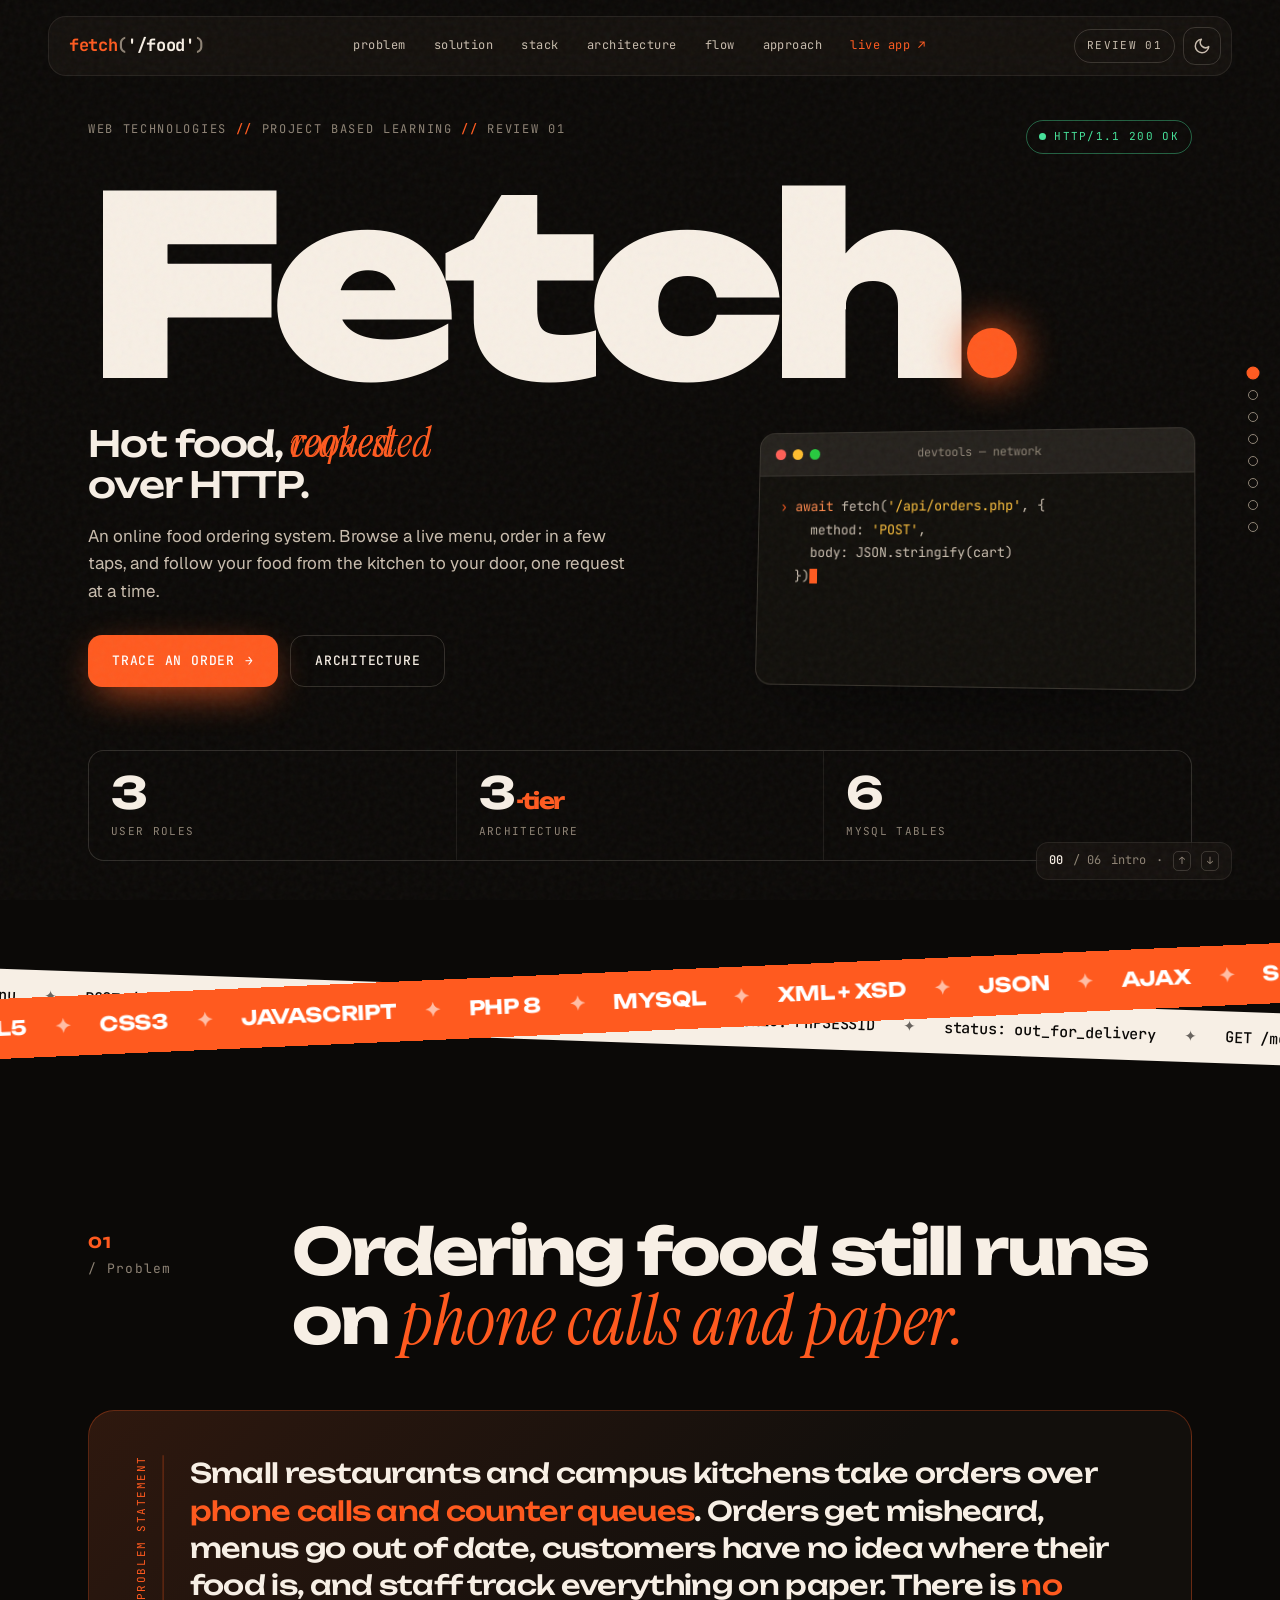
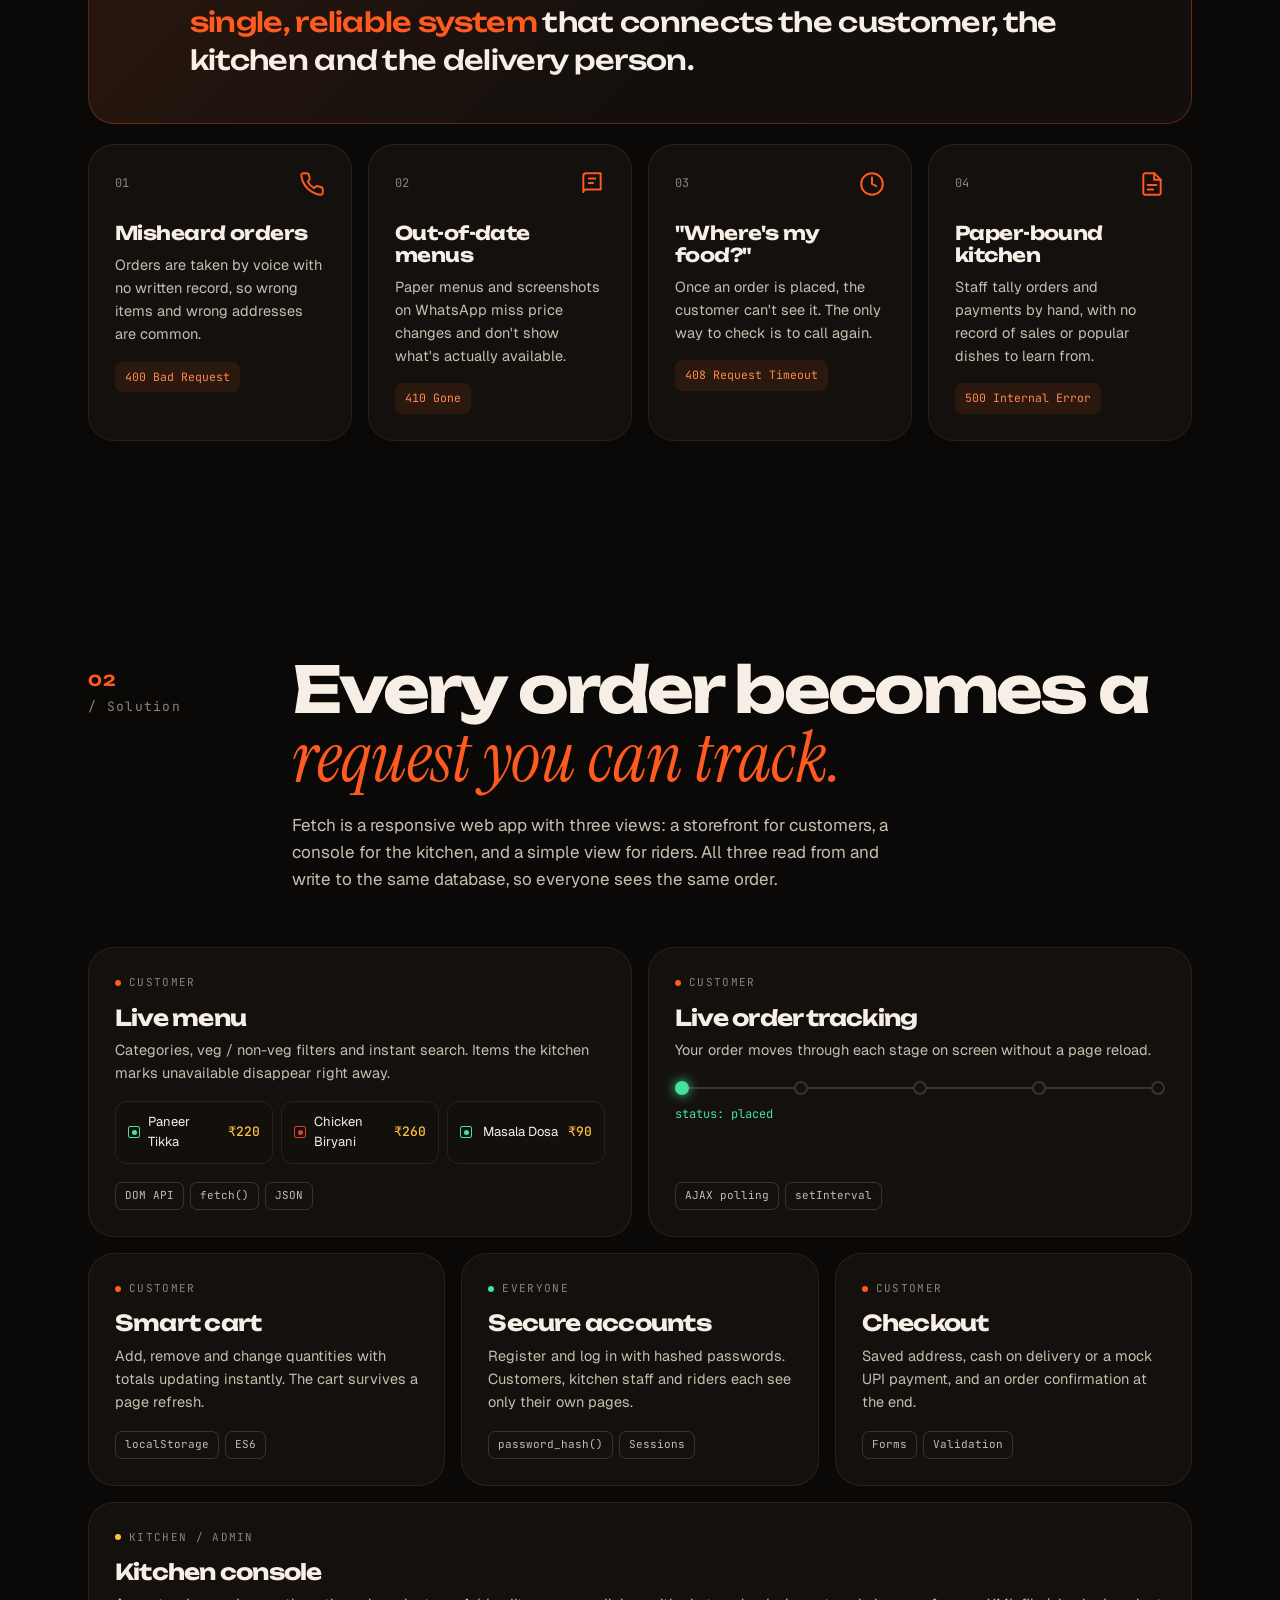
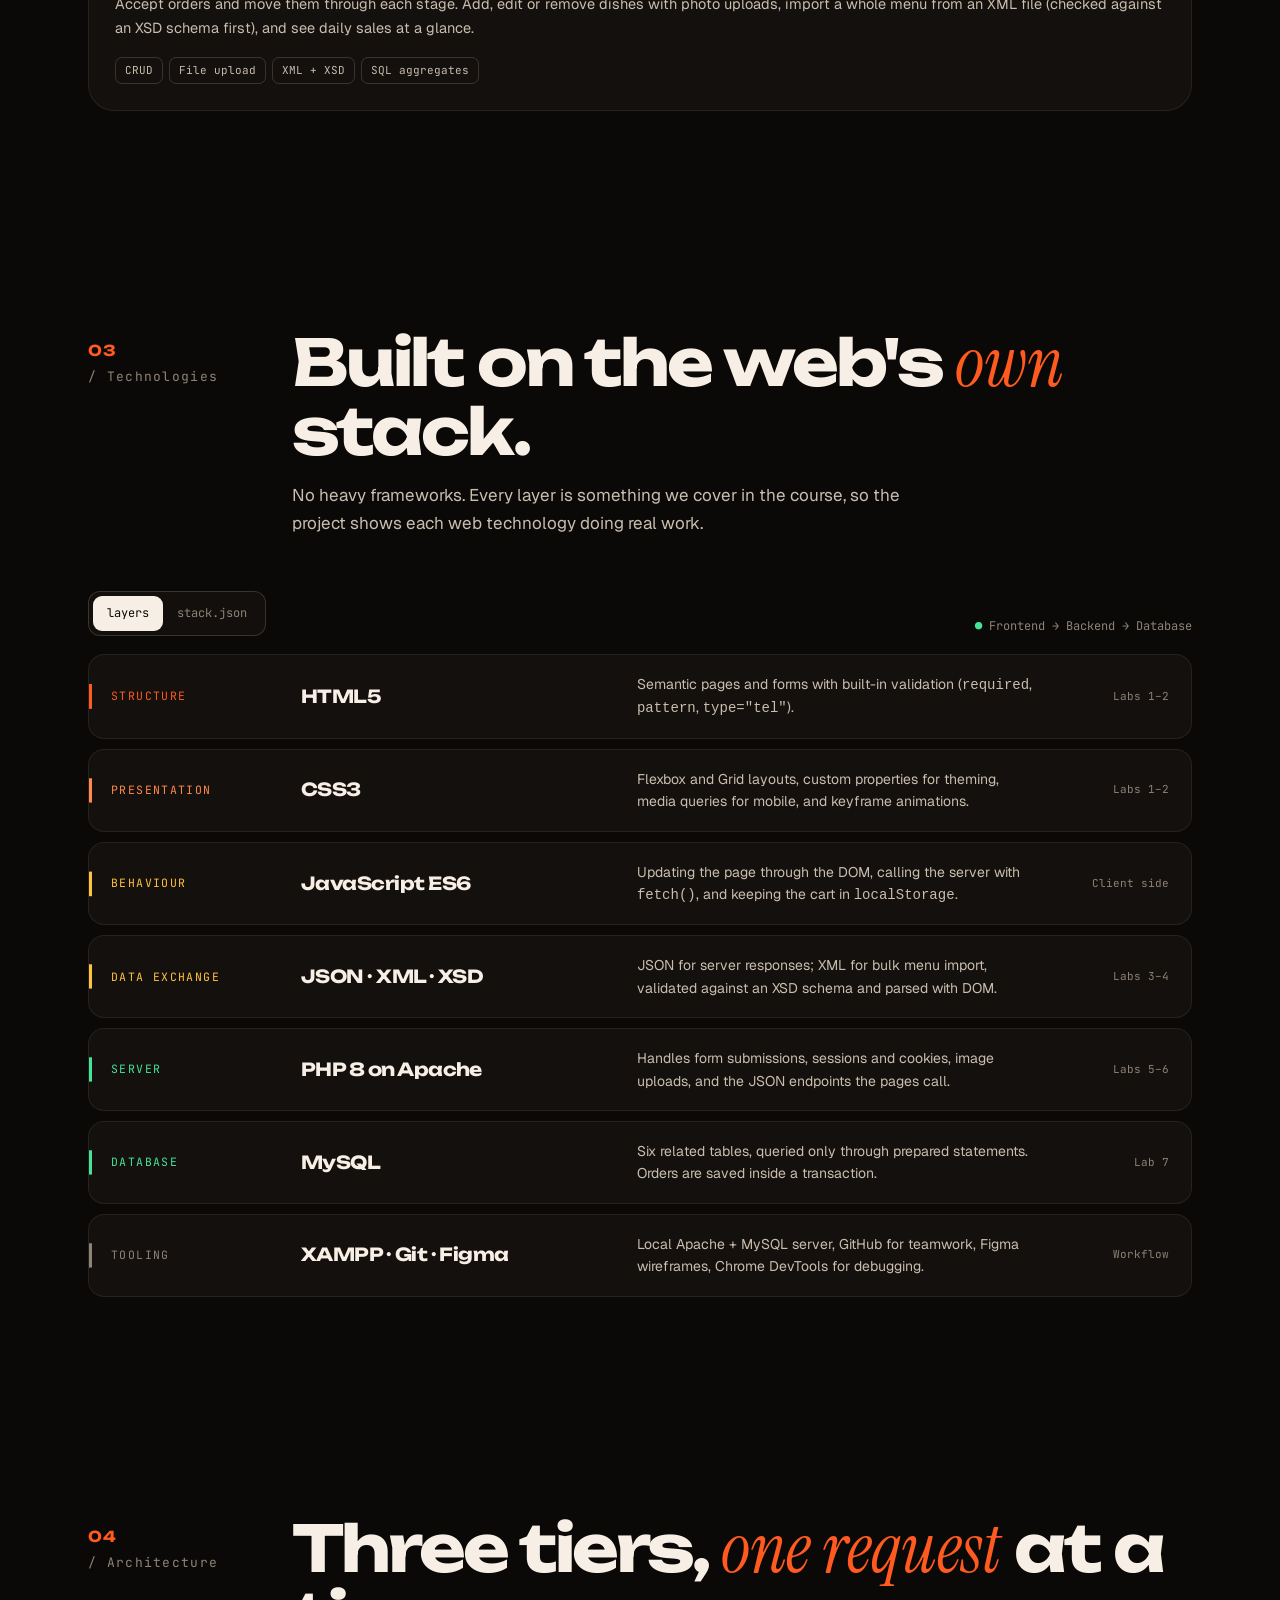
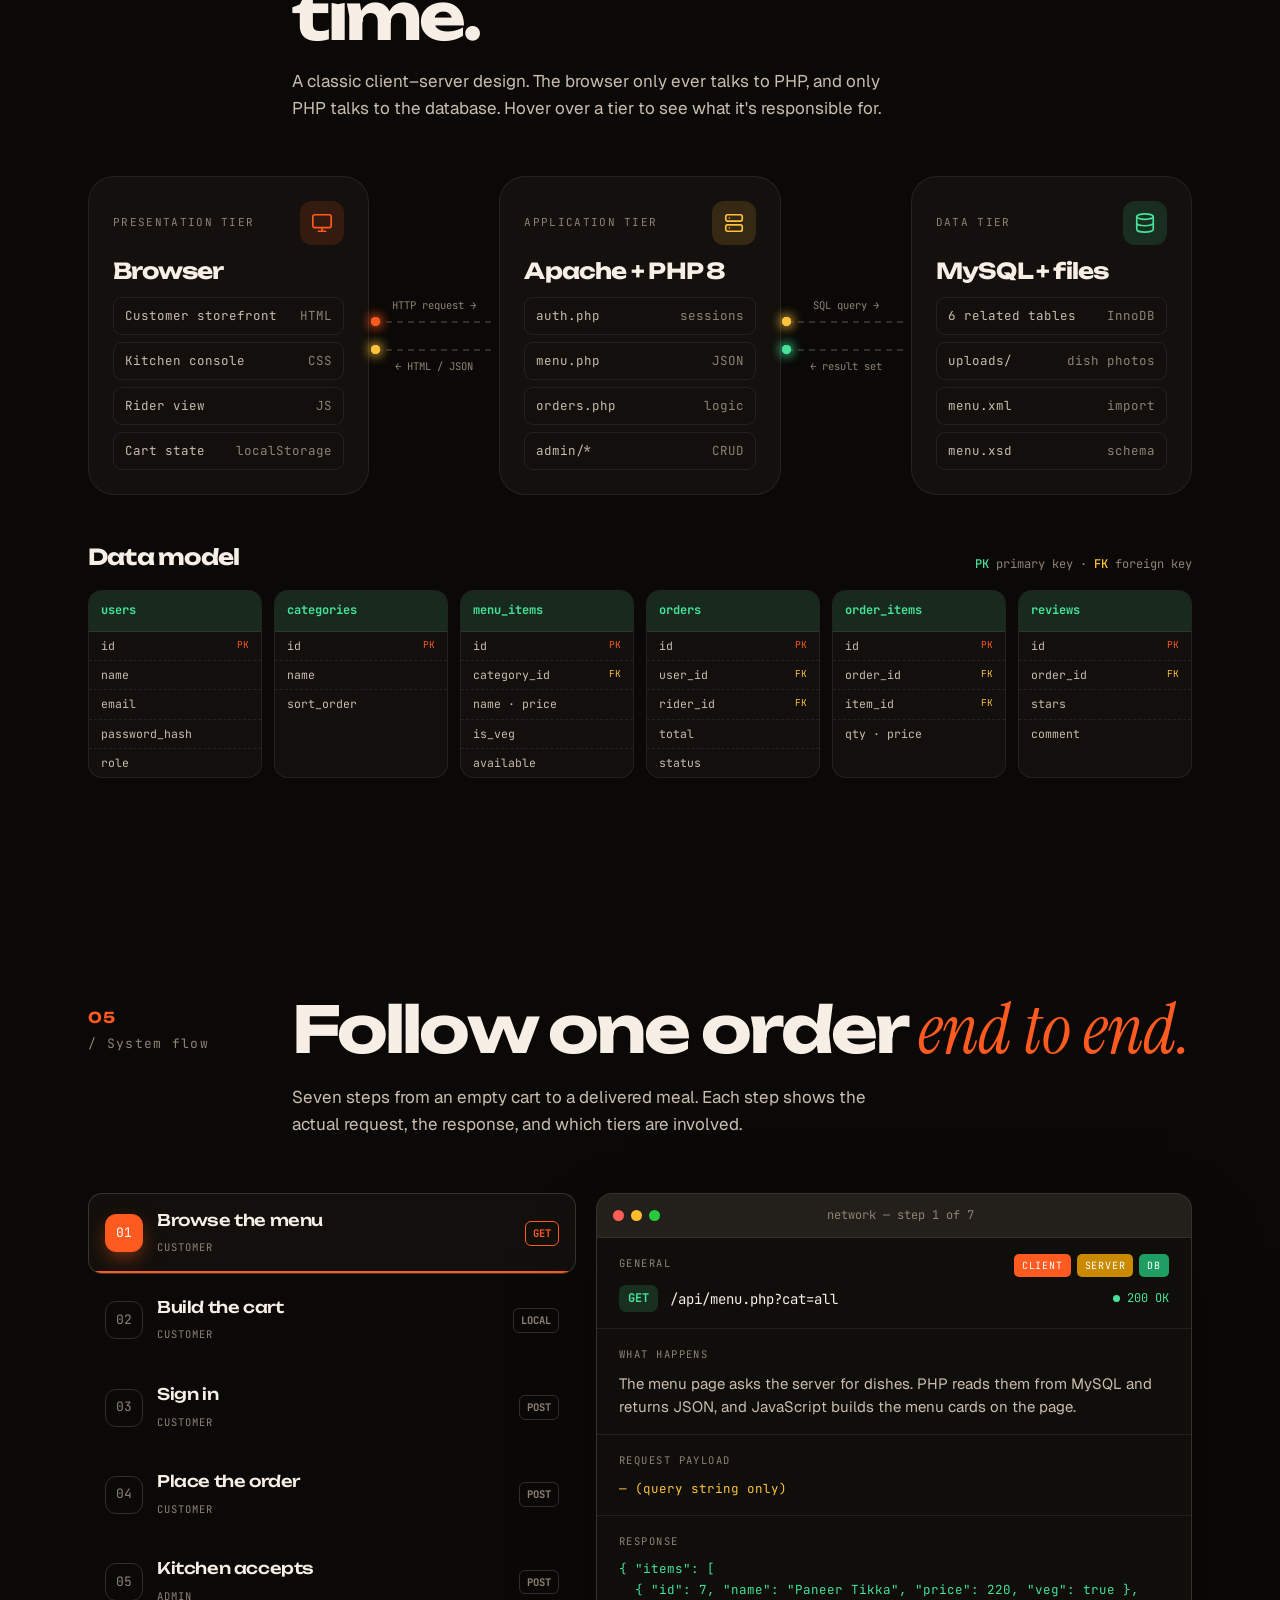
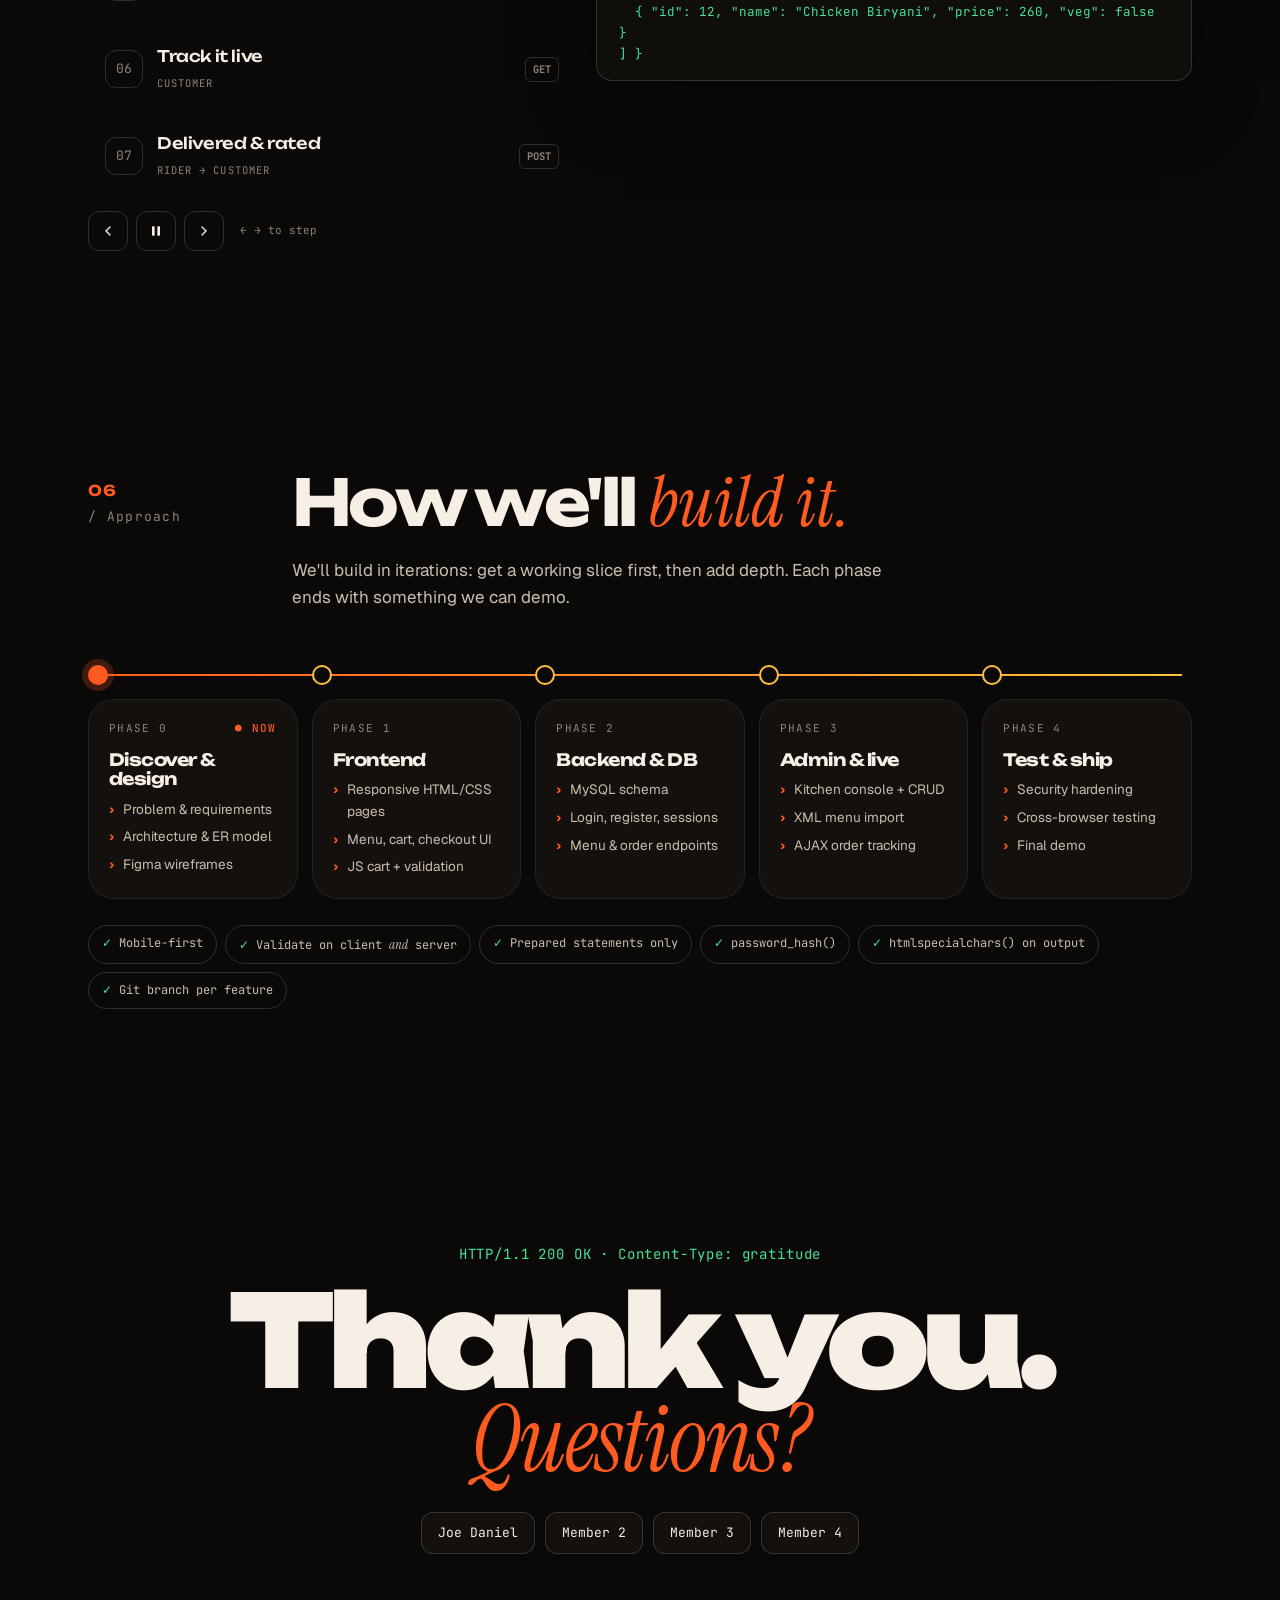
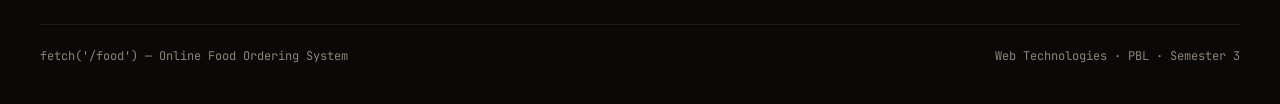
==== commit 5ea47982: "Document the live deployment and link it from the deck Co-Authored-By: Claude Opus 5 <noreply@anthro" ====
--- a/index.html
+++ b/index.html
@@ -520,6 +520,7 @@
     <a href="#architecture">architecture</a>
     <a href="#flow">flow</a>
     <a href="#approach">approach</a>
+    <a href="/" style="color:var(--ember)">live app ↗</a>
   </nav>
   <div class="nav__right">
     <span class="chip">Review 01</span>
